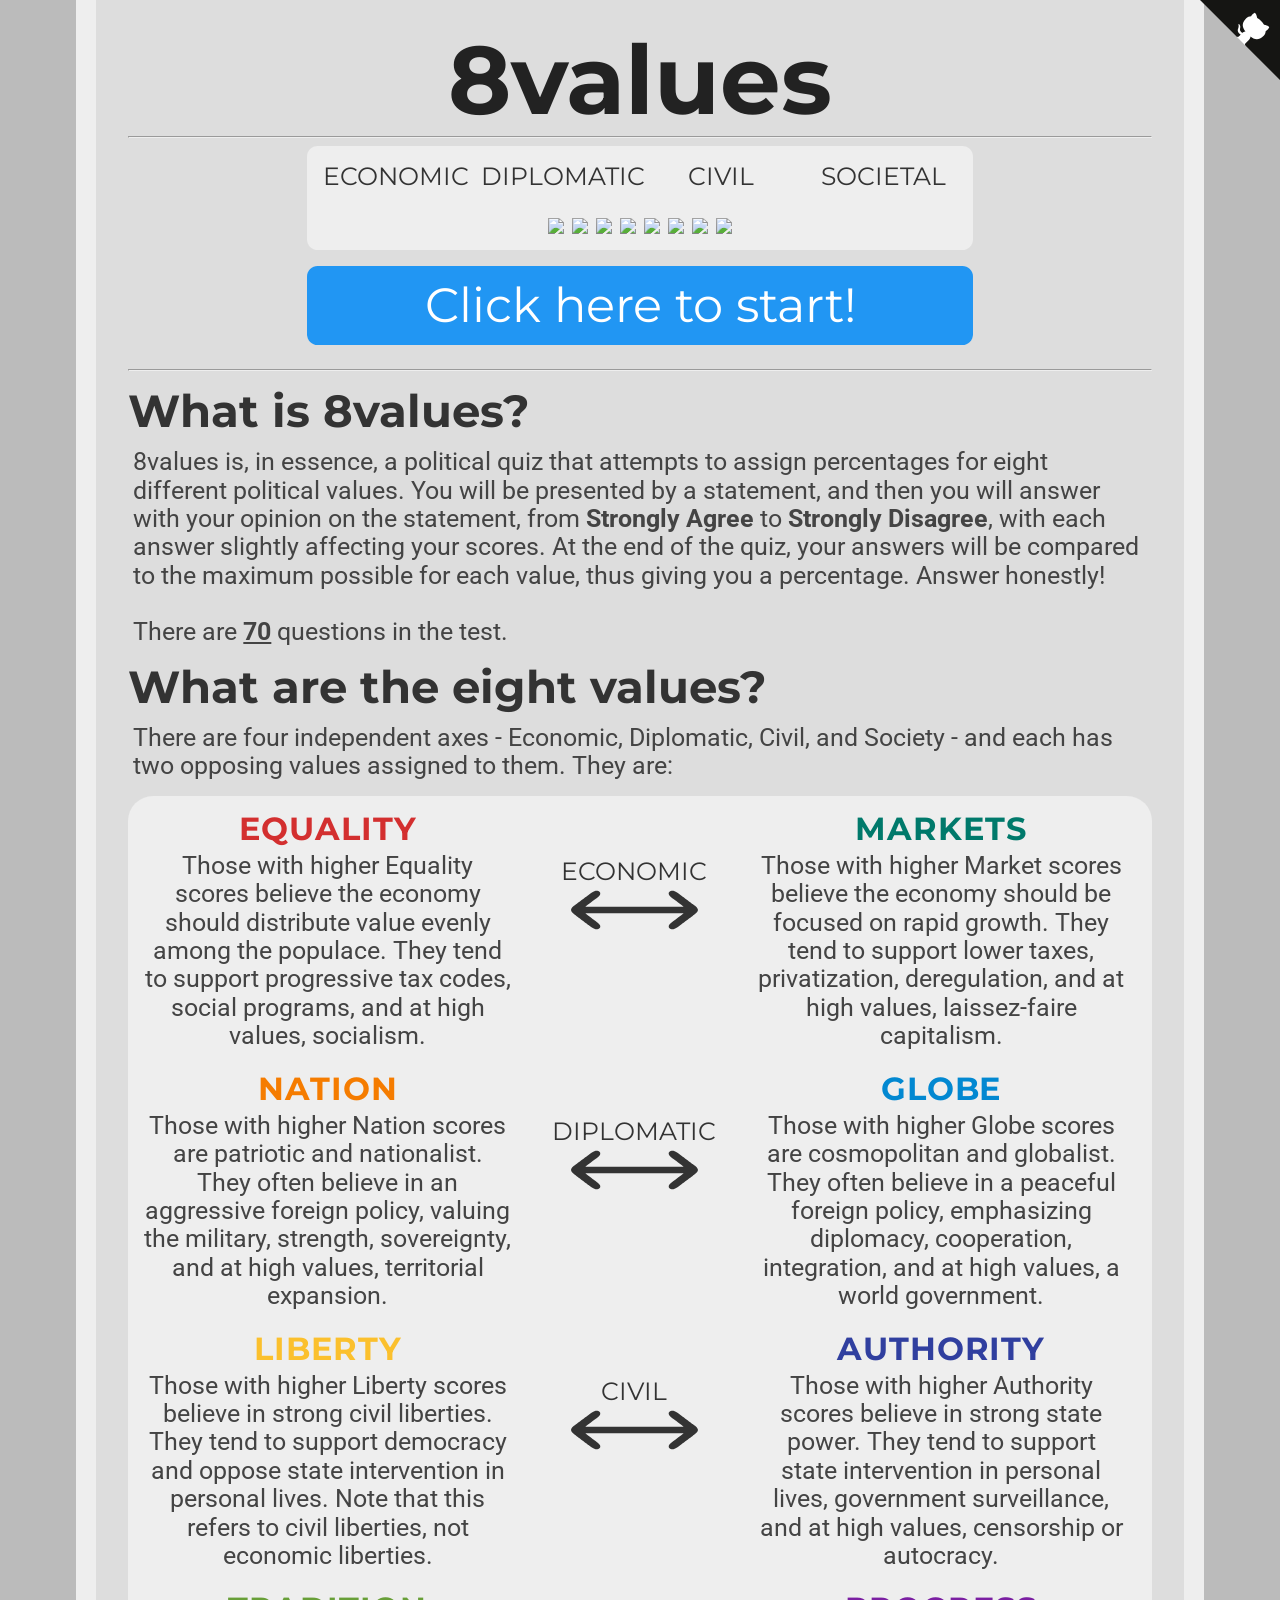
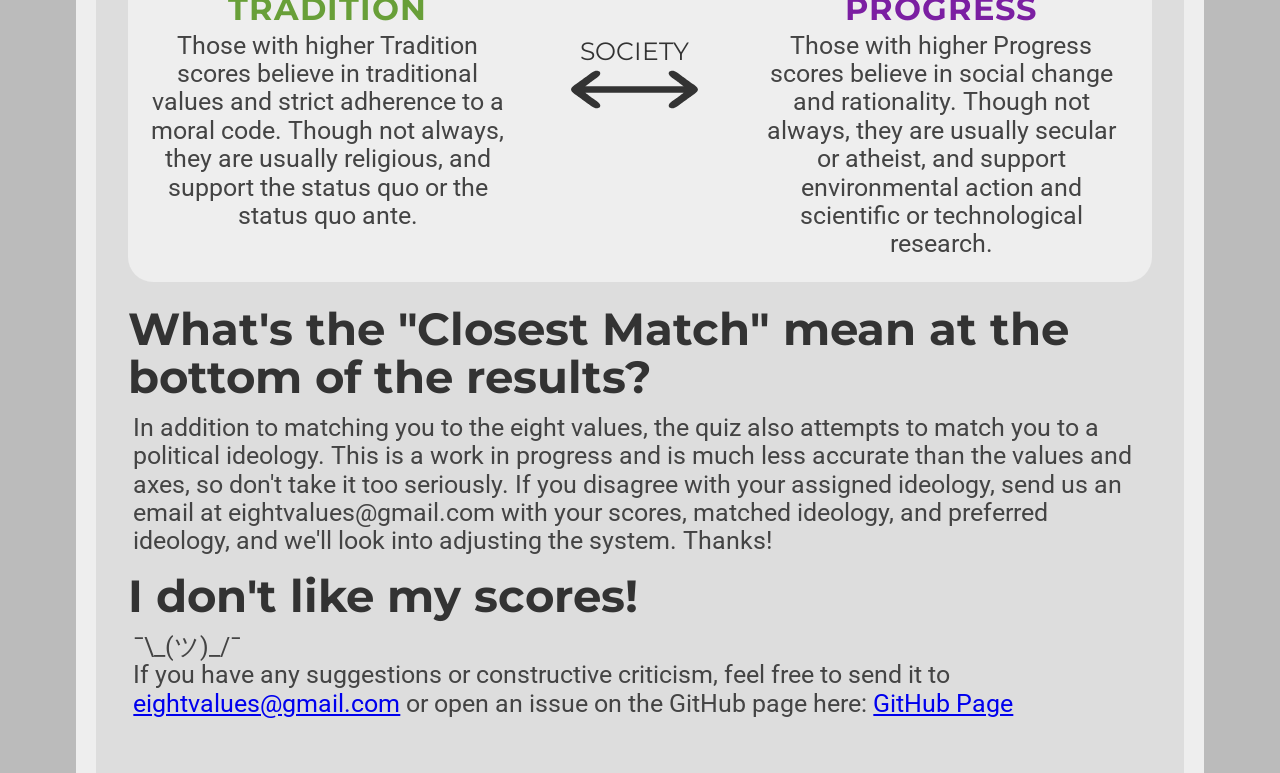
==== index.html @ 8f172b1e "value design and small stuff - reformat html - remove tracking/ads - added value images - added test" ====
<!doctype html>
<html lang="en">
  <head>
    <link href="https://fonts.googleapis.com/css?family=Montserrat:300,400,700|Roboto:400,700" rel="stylesheet" />
    <link href="assets/style.css" rel="stylesheet" type="text/css" />
    <title>AnarchistValues</title>
    <link rel="icon" type="x-icon" href="assets/icon.png" />
    <link rel="shortcut icon" type="x-icon" href="assets/icon.png" />
    <meta charset="utf-8" />
  </head>

  <body>
    <a
      href="https://github.com/COPRO6168/AnarchistValues.github.io"
      class="github-corner"
      aria-label="View source on Github"
      ><svg
        width="80"
        height="80"
        viewBox="0 0 250 250"
        style="fill: #151513; color: #fff; position: absolute; top: 0; border: 0; right: 0"
        aria-hidden="true"
      >
        <path d="M0,0 L115,115 L130,115 L142,142 L250,250 L250,0 Z"></path>
        <path
          d="M128.3,109.0 C113.8,99.7 119.0,89.6 119.0,89.6 C122.0,82.7 120.5,78.6 120.5,78.6 C119.2,72.0 123.4,76.3 123.4,76.3 C127.3,80.9 125.5,87.3 125.5,87.3 C122.9,97.6 130.6,101.9 134.4,103.2"
          fill="currentColor"
          style="transform-origin: 130px 106px"
          class="octo-arm"
        ></path>
        <path
          d="M115.0,115.0 C114.9,115.1 118.7,116.5 119.8,115.4 L133.7,101.6 C136.9,99.2 139.9,98.4 142.2,98.6 C133.8,88.0 127.5,74.4 143.8,58.0 C148.5,53.4 154.0,51.2 159.7,51.0 C160.3,49.4 163.2,43.6 171.4,40.1 C171.4,40.1 176.1,42.5 178.8,56.2 C183.1,58.6 187.2,61.8 190.9,65.4 C194.5,69.0 197.7,73.2 200.1,77.6 C213.8,80.2 216.3,84.9 216.3,84.9 C212.7,93.1 206.9,96.0 205.4,96.6 C205.1,102.4 203.0,107.8 198.3,112.5 C181.9,128.9 168.3,122.5 157.7,114.1 C157.9,116.9 156.7,120.9 152.7,124.9 L141.0,136.5 C139.8,137.7 141.6,141.9 141.8,141.8 Z"
          fill="currentColor"
          class="octo-body"
        ></path>
      </svg>
    </a>
    <style>
      .github-corner:hover .octo-arm {
        animation: octocat-wave 560ms ease-in-out;
      }
      @keyframes octocat-wave {
        0%,
        100% {
          transform: rotate(0);
        }
        20%,
        60% {
          transform: rotate(-25deg);
        }
        40%,
        80% {
          transform: rotate(10deg);
        }
      }
      @media (max-width: 500px) {
        .github-corner:hover .octo-arm {
          animation: none;
        }
        .github-corner .octo-arm {
          animation: octocat-wave 560ms ease-in-out;
        }
      }
    </style>
    <h1>8values</h1>
    <hr />
    <div class="center">
      <div class="axis_name quadcolumn">ECONOMIC</div>
      <div class="axis_name quadcolumn">DIPLOMATIC</div>
      <div class="axis_name quadcolumn">CIVIL</div>
      <div class="axis_name quadcolumn">SOCIETAL</div>
      <a href="#anchor"><img src="value_images/equality.svg" class="quadcolumn" /></a>
      <a href="#anchor"><img src="value_images/nation.svg" class="quadcolumn" /></a>
      <a href="#anchor"><img src="value_images/liberty.svg" class="quadcolumn" /></a>
      <a href="#anchor"><img src="value_images/tradition.svg" class="quadcolumn" /></a>
      <a href="#anchor"><img src="value_images/markets.svg" class="quadcolumn" /></a>
      <a href="#anchor"><img src="value_images/globe.svg" class="quadcolumn" /></a>
      <a href="#anchor"><img src="value_images/authority.svg" class="quadcolumn" /></a>
      <a href="#anchor"><img src="value_images/progress.svg" class="quadcolumn" /></a>
    </div>
    <br />
    <button class="button" onclick="location.href = 'instructions.html'" style="font-size: 36pt">
      Click here to start!
    </button>
    <br />
    <hr />
    <h2>What is 8values?</h2>
    <p>
      8values is, in essence, a political quiz that attempts to assign percentages for eight different political values.
      You will be presented by a statement, and then you will answer with your opinion on the statement, from
      <b>Strongly Agree</b> to <b>Strongly Disagree</b>, with each answer slightly affecting your scores. At the end of
      the quiz, your answers will be compared to the maximum possible for each value, thus giving you a percentage.
      Answer honestly!<br /><br />
      There are
      <b
        ><u><span id="numOfQuestions"></span></u
      ></b>
      questions in the test.
    </p>

    <h2><a id="anchor">What are the eight values?</a></h2>
    <p>
      There are four independent axes - Economic, Diplomatic, Civil, and Society - and each has two opposing values
      assigned to them. They are:
    </p>
    <div class="explanation_bg">
      <div class="spacer">
        <div class="explanation_blurb_left">
          <p class="value"><b style="color: #d32f2f">EQUALITY</b></p>
          <p class="blurb-text">
            Those with higher Equality scores believe the economy should distribute value evenly among the populace.
            They tend to support progressive tax codes, social programs, and at high values, socialism.
          </p>
        </div>
        <div class="explanation_axis">
          <p class="axis_name">ECONOMIC</p>
          <img class="arrow" src="assets/double_arrow.svg" />
        </div>
        <div class="explanation_blurb_right">
          <p class="value"><b style="color: #00796b">MARKETS</b></p>
          <p class="blurb-text">
            Those with higher Market scores believe the economy should be focused on rapid growth. They tend to support
            lower taxes, privatization, deregulation, and at high values, laissez-faire capitalism.
          </p>
        </div>
      </div>
      <div class="spacer">
        <div class="explanation_blurb_left">
          <p class="value"><b style="color: #f57c00">NATION</b></p>
          <p class="blurb-text">
            Those with higher Nation scores are patriotic and nationalist. They often believe in an aggressive foreign
            policy, valuing the military, strength, sovereignty, and at high values, territorial expansion.
          </p>
        </div>
        <div class="explanation_axis">
          <p class="axis_name">DIPLOMATIC</p>
          <img class="arrow" src="assets/double_arrow.svg" />
        </div>
        <div class="explanation_blurb_right">
          <p class="value"><b style="color: #0288d1">GLOBE</b></p>
          <p class="blurb-text">
            Those with higher Globe scores are cosmopolitan and globalist. They often believe in a peaceful foreign
            policy, emphasizing diplomacy, cooperation, integration, and at high values, a world government.
          </p>
        </div>
      </div>
      <div class="spacer">
        <div class="explanation_blurb_left">
          <p class="value"><b style="color: #fbc02d">LIBERTY</b></p>
          <p class="blurb-text">
            Those with higher Liberty scores believe in strong civil liberties. They tend to support democracy and
            oppose state intervention in personal lives. Note that this refers to civil liberties, not economic
            liberties.
          </p>
        </div>
        <div class="explanation_axis">
          <p class="axis_name">CIVIL</p>
          <img class="arrow" src="assets/double_arrow.svg" />
        </div>
        <div class="explanation_blurb_right">
          <p class="value"><b style="color: #303f9f">AUTHORITY</b></p>
          <p class="blurb-text">
            Those with higher Authority scores believe in strong state power. They tend to support state intervention in
            personal lives, government surveillance, and at high values, censorship or autocracy.
          </p>
        </div>
      </div>
      <div class="spacer">
        <div class="explanation_blurb_left">
          <p class="value"><b style="color: #689f38">TRADITION</b></p>
          <p class="blurb-text">
            Those with higher Tradition scores believe in traditional values and strict adherence to a moral code.
            Though not always, they are usually religious, and support the status quo or the status quo ante.
          </p>
        </div>
        <div class="explanation_axis">
          <p class="axis_name">SOCIETY</p>
          <img class="arrow" src="assets/double_arrow.svg" />
        </div>
        <div class="explanation_blurb_right">
          <p class="value"><b style="color: #7b1fa2">PROGRESS</b></p>
          <p class="blurb-text">
            Those with higher Progress scores believe in social change and rationality. Though not always, they are
            usually secular or atheist, and support environmental action and scientific or technological research.
          </p>
        </div>
      </div>
      <br />
    </div>

    <h2 style="margin-top: 17pt">What's the "Closest Match" mean at the bottom of the results?</h2>
    <p>
      In addition to matching you to the eight values, the quiz also attempts to match you to a political ideology. This
      is a work in progress and is much less accurate than the values and axes, so don't take it too seriously. If you
      disagree with your assigned ideology, send us an email at eightvalues@gmail.com with your scores, matched
      ideology, and preferred ideology, and we'll look into adjusting the system. Thanks!
    </p>
    <h2>I don't like my scores!</h2>
    <p>
      ¯\_(ツ)_/¯<br />
      If you have any suggestions or constructive criticism, feel free to send it to
      <a href="mailto:eightvalues@gmail.com">eightvalues@gmail.com</a> or open an issue on the GitHub page here:
      <a href="https://github.com/8values/8values.github.io">GitHub Page</a>
    </p>
    <br />

    <!-- This is the script for the page itself -->
    <script type="application/javascript" src="data/questions.js"></script>
    <script type="text/javascript">
      document.getElementById("numOfQuestions").innerHTML = questions.length;
    </script>
  </body>
</html>
---- assets/style.css ----
html {
    background-color: #bbbbbb;
    padding: 0px;
    scroll-behavior: smooth;
}
body {
    width: 80%;
    min-height: calc(100vh - 4em);
    margin: 0 auto;
    padding: 2em;
    background-color: #dddddd;
    border-color: #eeeeee;
    border-left-style: solid;
    border-right-style: solid;
    border-width: 20px;
}
p {
    color: #444444;
    font-family: 'Roboto', sans-serif;
    font-size: 18.5pt;
    line-height: 1.15;
    margin: 4pt;
}

p.value {
    margin-top: 22px;
    margin-bottom: 22px;
    text-indent: -16pt;
    margin-left: 20pt;
    font-size: 24pt;
    line-height: 2.11666656px;
    letter-spacing: 0.03em;
    font-family: 'Montserrat';
}

p.axis_name {
    margin-top: 50px;
    color: #333333;
    font-size: 19pt;
    font-family: 'Montserrat';
}
p.question {
    margin: 16pt auto;
    color: #333333;
    font-family: 'Montserrat', sans-serif;
    font-weight: normal;
    width: 70%;
    min-width: 500pt;
    min-height: 144pt;
    background-color: #eeeeee;
    padding: 16pt;
    border-radius: 16pt;
    font-size: 36pt;
    display: flex;
    justify-content: center;
    align-items: center;
    text-align: center;

}
h1 {
    color: #222222;
    font-family: 'Montserrat', sans-serif;
    font-size: 72pt;
    text-align: center;
    line-height: 72pt;
    margin-top: 0pt;
    margin-bottom: 0pt;
}
h2 {
    color: #333333;
    font-family: 'Montserrat', sans-serif;
    font-size: 34pt;
    line-height: 36pt;
    margin-top: 12pt;
    margin-bottom: 10pt;
}
li {
    font-size: 16pt;
    text-indent: 16pt;
}
a {
    font-family: inherit;
}
div.center {
    background-color: #eeeeee;
    font-family: 'Montserrat', sans-serif;
    border-radius: 8pt;
    padding: 6pt;
    color: white;
    width: 50%;
    min-width: 488pt;
    text-align: center;
    text-decoration: none;
    display: block;
    font-size: 24pt;
    margin: auto;
}
img.quadcolumn {
    width: 23.75%;
    transition: transform .3s;
}
img.quadcolumn:hover {
    transform: scale(1.05);
  }
div.quadcolumn {
    width: 23.75%;
}
div.axis_name {
    color: #333333;
    font-size: 19pt;
    font-family: 'Montserrat';
    display: inline-block;
    padding-bottom: 8.65pt;
}
.spacer {
    display: flex;
}
.spacer > div{
    margin-top: 10px;
    display: inline-block;
    *display: inline; /* For IE7 */
    text-align: center;
}
.button {
    background-color: #2196f3;
    font-family: 'Montserrat', sans-serif;
    border: none;
    border-radius: 8pt;
    color: white;
    padding: 8pt;
    width: 50%;
    min-width: 500pt;
    text-align: center;
    text-decoration: none;
    display: block;
    font-size: 24pt;
    margin: -2px auto;
    cursor: pointer;
}
.button:hover, .button:focus { background: #1687e0; }
.stronglyAgree { background: #1b5e20; }
.stronglyAgree:hover, .stronglyAgree:focus { background: #154a19; }
.agree { background: #4caf50; }
.agree:hover, .agree:focus { background: #29942e; }
.neutral { background: #949494; }
.neutral:hover, .neutral:focus { background: #656565; }
.disagree { background: #f44336; }
.disagree:hover, .disagree:focus { background: #d6271a; }
.stronglyDisagree { background: #b71c1c; }
.stronglyDisagree:hover, .stronglyDisagree:focus { background: #a00e0e; }

.small_button, .small_button_off {
    background-color: #333;
    font-family: 'Montserrat', sans-serif;
    border: none;
    border-radius: 8pt;
    color: white;
    padding: 8pt;
    width: 10%;
    min-width: 100pt;
    text-align: center;
    text-decoration: none;
    display: block;
    font-size: 18pt;
    margin: -2px auto;
    cursor: pointer;
}

.small_button:hover, .small_button:focus {
    background: #222;
}

.small_button_off {
    background-color: #ddd;
    color: #888;
    border: 2px solid #888;
    cursor: not-allowed;
    margin: -4px auto;
}
.arrow {
    width: 60%;
    height: auto;
}
div.explanation_blurb_left {
    vertical-align: top;
    width: 37%;
    margin-left: 1%;
    margin-right: 1%;
}
div.explanation_blurb_right {
    vertical-align: top;
    width: 37%;
    margin-left: 1%;
    margin-right: 1%;
}
div.explanation_axis {
    width: 20.9%;
    vertical-align: top;
}
div.axis {
    width: 100%;
    display: flex;
    align-items: center;
    justify-content: center;
}
div.bar {
    height: 36pt;
    line-height: 36pt;
    padding: 8pt;
    margin-top: 4pt;
    margin-bottom: 4pt;
    border-width: 4px;
    border-right-width: 1px;
    border-top-style: solid;
    border-bottom-style: solid;
    border-color: #222222;
    background-color: #eeeeee;
    display: block;
    width: 50%;
}
div.text-wrapper {
    font-family: 'Montserrat', sans-serif;
    font-size: 36pt;
    line-height: 36pt;
    color: #222222;
    display: inline-block;
}
div.equality {
    background-color: #f44336;
    text-align: left;
    border-right-style: solid;
}
div.wealth {
    background-color: #00897b;
    text-align: right;
    border-left-style: solid;
}
div.liberty {
    background-color: #ffeb3b;
    text-align: left;
    border-right-style: solid;
}
div.authority {
    background-color: #3f51b5;
    text-align: right;
    border-left-style: solid;
}
div.peace {
    background-color: #03a9f4;
    text-align: right;
    border-left-style: solid;
}
div.might {
    background-color: #ff9800;
    text-align: left;
    border-right-style: solid;
}
div.progress {
    background-color: #9c27b0;
    text-align: right;
    border-left-style: solid;
}
div.tradition {
    background-color: #8bc34a;
    text-align: left;
    border-right-style: solid;
}
span.weight-300 {
    font-weight: 300;
}
.explanation_bg {
    background-color: #eeeeee;
    border-radius: 25px;
    margin-top: 15px;
}
#banner {
    border-color: #444444;
    border-style: solid;
    border-width: 2px;
    border-radius: 8pt;
    display: block;
    margin: 8pt;
    margin-left: auto;
    margin-right: auto;
}
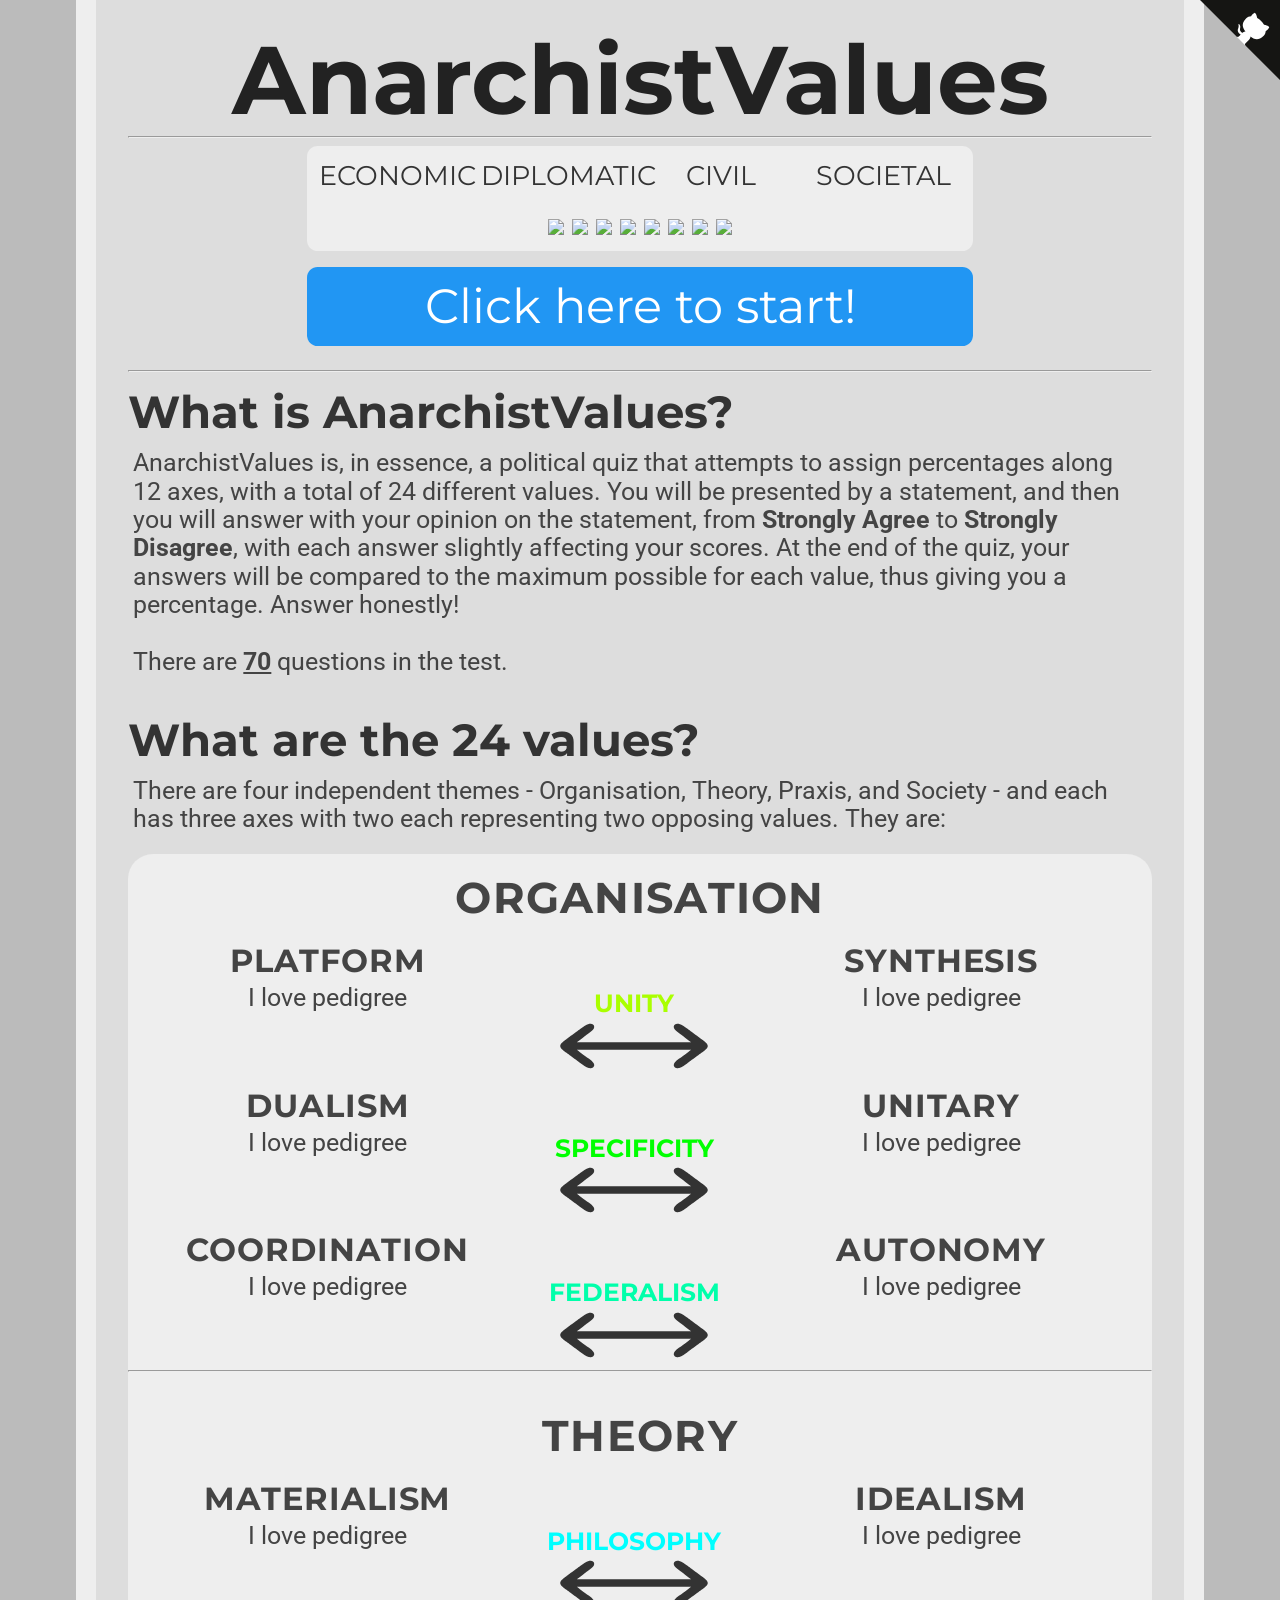
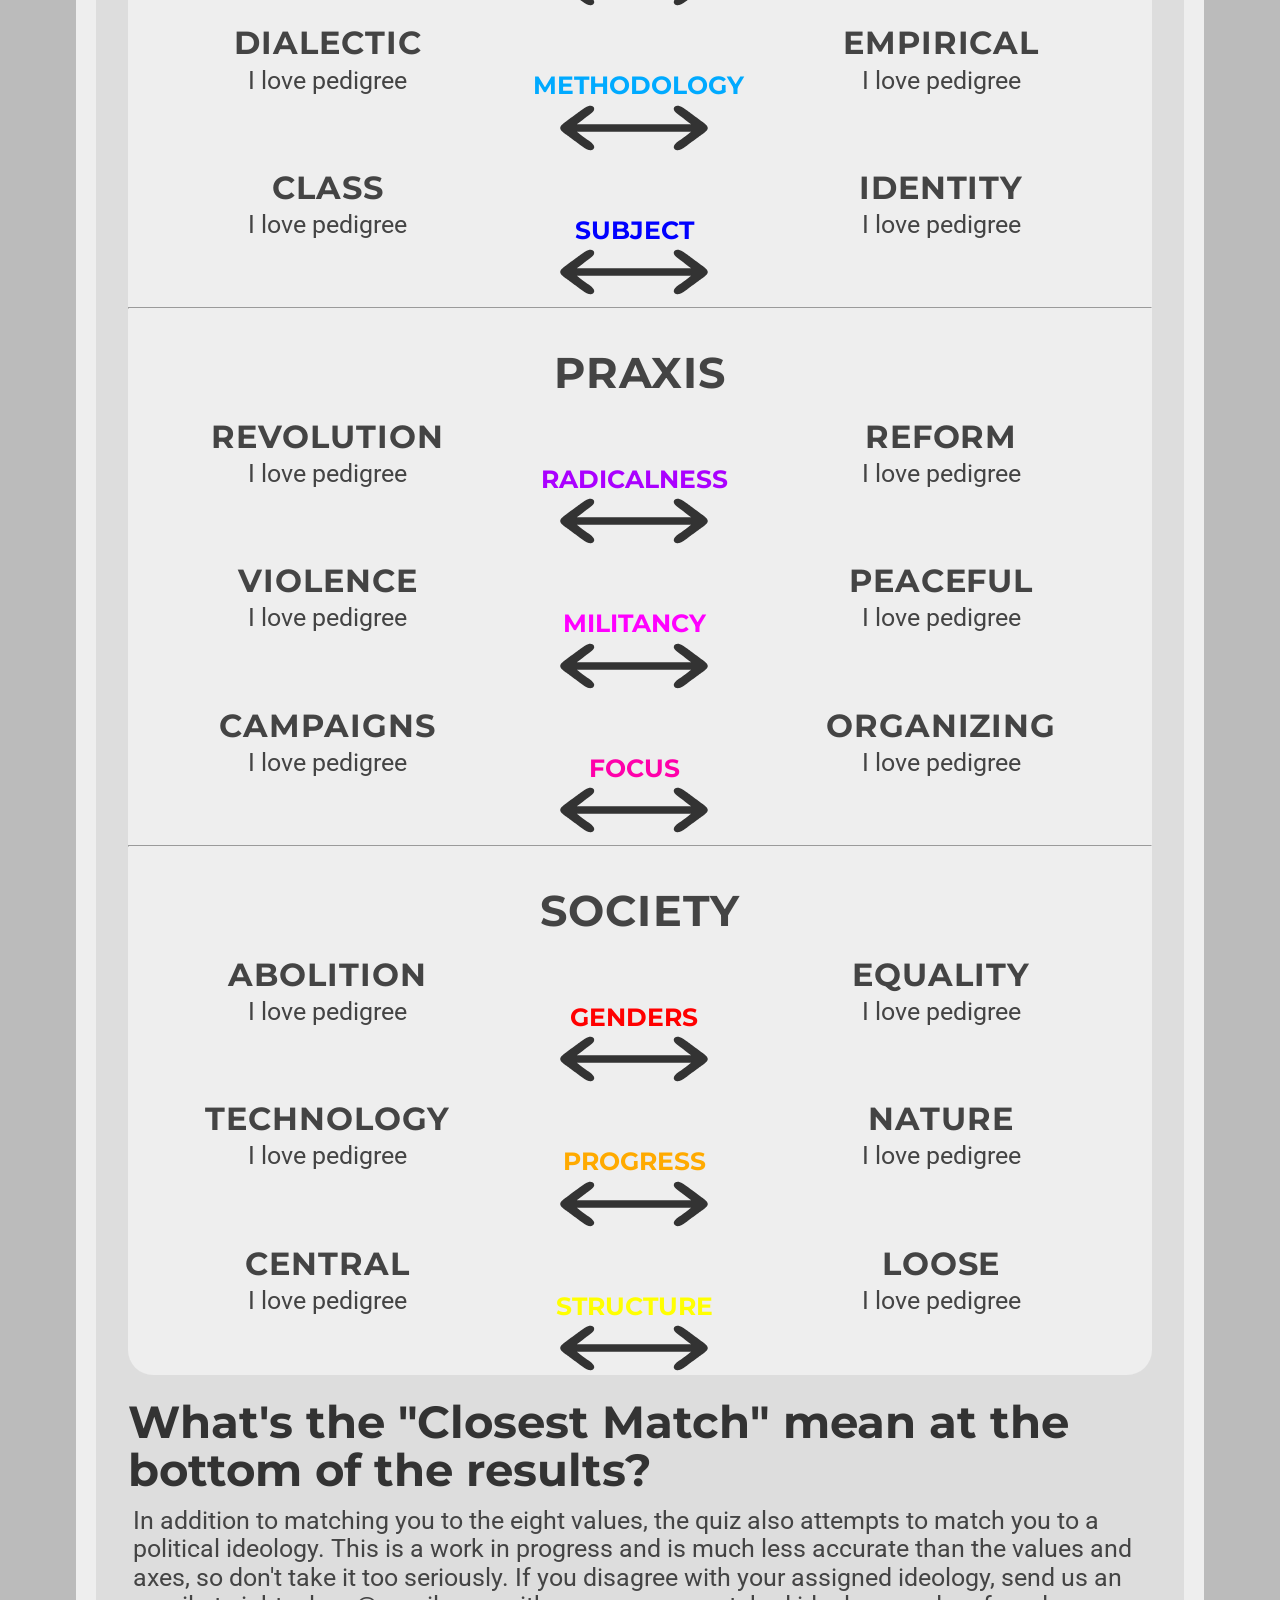
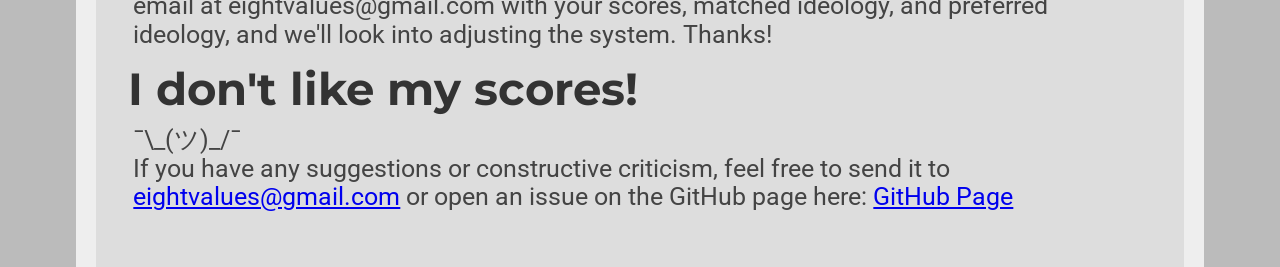
==== commit e78763bd: "writing and transformation - explanations of values almost finished - played around with how to pres" ====
--- a/index.html
+++ b/index.html
@@ -1,11 +1,10 @@
 <!doctype html>
 <html lang="en">
   <head>
+    <title>AnarchistValues</title>
     <link href="https://fonts.googleapis.com/css?family=Montserrat:300,400,700|Roboto:400,700" rel="stylesheet" />
     <link href="assets/style.css" rel="stylesheet" type="text/css" />
-    <title>AnarchistValues</title>
     <link rel="icon" type="x-icon" href="assets/icon.png" />
-    <link rel="shortcut icon" type="x-icon" href="assets/icon.png" />
     <meta charset="utf-8" />
   </head>
 
@@ -13,56 +12,16 @@
     <a
       href="https://github.com/COPRO6168/AnarchistValues.github.io"
       class="github-corner"
-      aria-label="View source on Github"
-      ><svg
+      aria-label="View source on Github">
+      <object
+        data="assets/github-corner.svg"
+        type="image/svg+xml"
         width="80"
         height="80"
-        viewBox="0 0 250 250"
-        style="fill: #151513; color: #fff; position: absolute; top: 0; border: 0; right: 0"
         aria-hidden="true"
-      >
-        <path d="M0,0 L115,115 L130,115 L142,142 L250,250 L250,0 Z"></path>
-        <path
-          d="M128.3,109.0 C113.8,99.7 119.0,89.6 119.0,89.6 C122.0,82.7 120.5,78.6 120.5,78.6 C119.2,72.0 123.4,76.3 123.4,76.3 C127.3,80.9 125.5,87.3 125.5,87.3 C122.9,97.6 130.6,101.9 134.4,103.2"
-          fill="currentColor"
-          style="transform-origin: 130px 106px"
-          class="octo-arm"
-        ></path>
-        <path
-          d="M115.0,115.0 C114.9,115.1 118.7,116.5 119.8,115.4 L133.7,101.6 C136.9,99.2 139.9,98.4 142.2,98.6 C133.8,88.0 127.5,74.4 143.8,58.0 C148.5,53.4 154.0,51.2 159.7,51.0 C160.3,49.4 163.2,43.6 171.4,40.1 C171.4,40.1 176.1,42.5 178.8,56.2 C183.1,58.6 187.2,61.8 190.9,65.4 C194.5,69.0 197.7,73.2 200.1,77.6 C213.8,80.2 216.3,84.9 216.3,84.9 C212.7,93.1 206.9,96.0 205.4,96.6 C205.1,102.4 203.0,107.8 198.3,112.5 C181.9,128.9 168.3,122.5 157.7,114.1 C157.9,116.9 156.7,120.9 152.7,124.9 L141.0,136.5 C139.8,137.7 141.6,141.9 141.8,141.8 Z"
-          fill="currentColor"
-          class="octo-body"
-        ></path>
-      </svg>
+        style="position: absolute; top: 0; border: 0; right: 0"></object>
     </a>
-    <style>
-      .github-corner:hover .octo-arm {
-        animation: octocat-wave 560ms ease-in-out;
-      }
-      @keyframes octocat-wave {
-        0%,
-        100% {
-          transform: rotate(0);
-        }
-        20%,
-        60% {
-          transform: rotate(-25deg);
-        }
-        40%,
-        80% {
-          transform: rotate(10deg);
-        }
-      }
-      @media (max-width: 500px) {
-        .github-corner:hover .octo-arm {
-          animation: none;
-        }
-        .github-corner .octo-arm {
-          animation: octocat-wave 560ms ease-in-out;
-        }
-      }
-    </style>
-    <h1>8values</h1>
+    <h1>AnarchistValues</h1>
     <hr />
     <div class="center">
       <div class="axis_name quadcolumn">ECONOMIC</div>
@@ -84,108 +43,198 @@
     </button>
     <br />
     <hr />
-    <h2>What is 8values?</h2>
-    <p>
-      8values is, in essence, a political quiz that attempts to assign percentages for eight different political values.
-      You will be presented by a statement, and then you will answer with your opinion on the statement, from
-      <b>Strongly Agree</b> to <b>Strongly Disagree</b>, with each answer slightly affecting your scores. At the end of
-      the quiz, your answers will be compared to the maximum possible for each value, thus giving you a percentage.
-      Answer honestly!<br /><br />
-      There are
-      <b
-        ><u><span id="numOfQuestions"></span></u
-      ></b>
-      questions in the test.
-    </p>
-
-    <h2><a id="anchor">What are the eight values?</a></h2>
-    <p>
-      There are four independent axes - Economic, Diplomatic, Civil, and Society - and each has two opposing values
-      assigned to them. They are:
+    <h2>What is AnarchistValues?</h2>
+    <p>
+      AnarchistValues is, in essence, a political quiz that attempts to assign percentages along 12 axes, with a total
+      of 24 different values. You will be presented by a statement, and then you will answer with your opinion on the
+      statement, from <strong>Strongly Agree</strong> to <strong>Strongly Disagree</strong>, with each answer slightly
+      affecting your scores. At the end of the quiz, your answers will be compared to the maximum possible for each
+      value, thus giving you a percentage. Answer honestly!
+    </p>
+    <br />
+    <p>There are <span id="numOfQuestions"></span> questions in the test.</p>
+    <br />
+    <h2 id="anchor">What are the 24 values?</h2>
+    <p>
+      There are four independent themes - Organisation, Theory, Praxis, and Society - and each has three axes with two
+      each representing two opposing values. They are:
     </p>
     <div class="explanation_bg">
-      <div class="spacer">
-        <div class="explanation_blurb_left">
-          <p class="value"><b style="color: #d32f2f">EQUALITY</b></p>
-          <p class="blurb-text">
-            Those with higher Equality scores believe the economy should distribute value evenly among the populace.
-            They tend to support progressive tax codes, social programs, and at high values, socialism.
-          </p>
-        </div>
-        <div class="explanation_axis">
-          <p class="axis_name">ECONOMIC</p>
-          <img class="arrow" src="assets/double_arrow.svg" />
-        </div>
-        <div class="explanation_blurb_right">
-          <p class="value"><b style="color: #00796b">MARKETS</b></p>
-          <p class="blurb-text">
-            Those with higher Market scores believe the economy should be focused on rapid growth. They tend to support
-            lower taxes, privatization, deregulation, and at high values, laissez-faire capitalism.
-          </p>
-        </div>
-      </div>
-      <div class="spacer">
-        <div class="explanation_blurb_left">
-          <p class="value"><b style="color: #f57c00">NATION</b></p>
-          <p class="blurb-text">
-            Those with higher Nation scores are patriotic and nationalist. They often believe in an aggressive foreign
-            policy, valuing the military, strength, sovereignty, and at high values, territorial expansion.
-          </p>
-        </div>
-        <div class="explanation_axis">
-          <p class="axis_name">DIPLOMATIC</p>
-          <img class="arrow" src="assets/double_arrow.svg" />
-        </div>
-        <div class="explanation_blurb_right">
-          <p class="value"><b style="color: #0288d1">GLOBE</b></p>
-          <p class="blurb-text">
-            Those with higher Globe scores are cosmopolitan and globalist. They often believe in a peaceful foreign
-            policy, emphasizing diplomacy, cooperation, integration, and at high values, a world government.
-          </p>
-        </div>
-      </div>
-      <div class="spacer">
-        <div class="explanation_blurb_left">
-          <p class="value"><b style="color: #fbc02d">LIBERTY</b></p>
-          <p class="blurb-text">
-            Those with higher Liberty scores believe in strong civil liberties. They tend to support democracy and
-            oppose state intervention in personal lives. Note that this refers to civil liberties, not economic
-            liberties.
-          </p>
-        </div>
-        <div class="explanation_axis">
-          <p class="axis_name">CIVIL</p>
-          <img class="arrow" src="assets/double_arrow.svg" />
-        </div>
-        <div class="explanation_blurb_right">
-          <p class="value"><b style="color: #303f9f">AUTHORITY</b></p>
-          <p class="blurb-text">
-            Those with higher Authority scores believe in strong state power. They tend to support state intervention in
-            personal lives, government surveillance, and at high values, censorship or autocracy.
-          </p>
-        </div>
-      </div>
-      <div class="spacer">
-        <div class="explanation_blurb_left">
-          <p class="value"><b style="color: #689f38">TRADITION</b></p>
-          <p class="blurb-text">
-            Those with higher Tradition scores believe in traditional values and strict adherence to a moral code.
-            Though not always, they are usually religious, and support the status quo or the status quo ante.
-          </p>
-        </div>
-        <div class="explanation_axis">
-          <p class="axis_name">SOCIETY</p>
-          <img class="arrow" src="assets/double_arrow.svg" />
-        </div>
-        <div class="explanation_blurb_right">
-          <p class="value"><b style="color: #7b1fa2">PROGRESS</b></p>
-          <p class="blurb-text">
-            Those with higher Progress scores believe in social change and rationality. Though not always, they are
-            usually secular or atheist, and support environmental action and scientific or technological research.
-          </p>
-        </div>
-      </div>
-      <br />
+      <p class="theme"><strong>ORGANISATION</strong></p>
+      <div class="spacer">
+        <div class="explanation_blurb_left">
+          <p class="value"><strong>PLATFORM</strong></p>
+          <p class="blurb-text">I love pedigree</p>
+        </div>
+        <div class="explanation_axis">
+          <p class="axis_name"><strong style="color: #aaff00">UNITY</strong></p>
+          <img class="arrow" src="assets/double_arrow.svg" />
+        </div>
+        <div class="explanation_blurb_right">
+          <p class="value"><strong>SYNTHESIS</strong></p>
+          <p class="blurb-text">I love pedigree</p>
+        </div>
+      </div>
+      <div class="spacer">
+        <div class="explanation_blurb_left">
+          <p class="value"><strong>DUALISM</strong></p>
+          <p class="blurb-text">I love pedigree</p>
+        </div>
+        <div class="explanation_axis">
+          <p class="axis_name"><strong style="color: #00ff00">SPECIFICITY</strong></p>
+          <img class="arrow" src="assets/double_arrow.svg" />
+        </div>
+        <div class="explanation_blurb_right">
+          <p class="value"><strong>UNITARY</strong></p>
+          <p class="blurb-text">I love pedigree</p>
+        </div>
+      </div>
+      <div class="spacer">
+        <div class="explanation_blurb_left">
+          <p class="value"><strong>COORDINATION</strong></p>
+          <p class="blurb-text">I love pedigree</p>
+        </div>
+        <div class="explanation_axis">
+          <p class="axis_name"><strong style="color: #00ffaa">FEDERALISM</strong></p>
+          <img class="arrow" src="assets/double_arrow.svg" />
+        </div>
+        <div class="explanation_blurb_right">
+          <p class="value"><strong>AUTONOMY</strong></p>
+          <p class="blurb-text">I love pedigree</p>
+        </div>
+      </div>
+      <hr />
+      <p class="theme"><strong>THEORY</strong></p>
+      <div class="spacer">
+        <div class="explanation_blurb_left">
+          <p class="value"><strong>MATERIALISM</strong></p>
+          <p class="blurb-text">I love pedigree</p>
+        </div>
+        <div class="explanation_axis">
+          <p class="axis_name"><strong style="color: #00ffff">PHILOSOPHY</strong></p>
+          <img class="arrow" src="assets/double_arrow.svg" />
+        </div>
+        <div class="explanation_blurb_right">
+          <p class="value"><strong>IDEALISM</strong></p>
+          <p class="blurb-text">I love pedigree</p>
+        </div>
+      </div>
+      <div class="spacer">
+        <div class="explanation_blurb_left">
+          <p class="value"><strong>DIALECTIC</strong></p>
+          <p class="blurb-text">I love pedigree</p>
+        </div>
+        <div class="explanation_axis">
+          <p class="axis_name"><strong style="color: #00aaff">METHODOLOGY</strong></p>
+          <img class="arrow" src="assets/double_arrow.svg" />
+        </div>
+        <div class="explanation_blurb_right">
+          <p class="value"><strong>EMPIRICAL</strong></p>
+          <p class="blurb-text">I love pedigree</p>
+        </div>
+      </div>
+      <div class="spacer">
+        <div class="explanation_blurb_left">
+          <p class="value"><strong>CLASS</strong></p>
+          <p class="blurb-text">I love pedigree</p>
+        </div>
+        <div class="explanation_axis">
+          <p class="axis_name"><strong style="color: #0000ff">SUBJECT</strong></p>
+          <img class="arrow" src="assets/double_arrow.svg" />
+        </div>
+        <div class="explanation_blurb_right">
+          <p class="value"><strong>IDENTITY</strong></p>
+          <p class="blurb-text">I love pedigree</p>
+        </div>
+      </div>
+      <hr />
+      <p class="theme"><strong>PRAXIS</strong></p>
+      <div class="spacer">
+        <div class="explanation_blurb_left">
+          <p class="value"><strong>REVOLUTION</strong></p>
+          <p class="blurb-text">I love pedigree</p>
+        </div>
+        <div class="explanation_axis">
+          <p class="axis_name"><strong style="color: #aa00ff">RADICALNESS</strong></p>
+          <img class="arrow" src="assets/double_arrow.svg" />
+        </div>
+        <div class="explanation_blurb_right">
+          <p class="value"><strong>REFORM</strong></p>
+          <p class="blurb-text">I love pedigree</p>
+        </div>
+      </div>
+      <div class="spacer">
+        <div class="explanation_blurb_left">
+          <p class="value"><strong>VIOLENCE</strong></p>
+          <p class="blurb-text">I love pedigree</p>
+        </div>
+        <div class="explanation_axis">
+          <p class="axis_name"><strong style="color: #ff00ff">MILITANCY</strong></p>
+          <img class="arrow" src="assets/double_arrow.svg" />
+        </div>
+        <div class="explanation_blurb_right">
+          <p class="value"><strong>PEACEFUL</strong></p>
+          <p class="blurb-text">I love pedigree</p>
+        </div>
+      </div>
+      <div class="spacer">
+        <div class="explanation_blurb_left">
+          <p class="value"><strong>CAMPAIGNS</strong></p>
+          <p class="blurb-text">I love pedigree</p>
+        </div>
+        <div class="explanation_axis">
+          <p class="axis_name"><strong style="color: #ff00aa">FOCUS</strong></p>
+          <img class="arrow" src="assets/double_arrow.svg" />
+        </div>
+        <div class="explanation_blurb_right">
+          <p class="value"><strong>ORGANIZING</strong></p>
+          <p class="blurb-text">I love pedigree</p>
+        </div>
+      </div>
+      <hr />
+      <p class="theme"><strong>SOCIETY</strong></p>
+      <div class="spacer">
+        <div class="explanation_blurb_left">
+          <p class="value"><strong>ABOLITION</strong></p>
+          <p class="blurb-text">I love pedigree</p>
+        </div>
+        <div class="explanation_axis">
+          <p class="axis_name"><strong style="color: #ff0000">GENDERS</strong></p>
+          <img class="arrow" src="assets/double_arrow.svg" />
+        </div>
+        <div class="explanation_blurb_right">
+          <p class="value"><strong>EQUALITY</strong></p>
+          <p class="blurb-text">I love pedigree</p>
+        </div>
+      </div>
+      <div class="spacer">
+        <div class="explanation_blurb_left">
+          <p class="value"><strong>TECHNOLOGY</strong></p>
+          <p class="blurb-text">I love pedigree</p>
+        </div>
+        <div class="explanation_axis">
+          <p class="axis_name"><strong style="color: #ffaa00">PROGRESS</strong></p>
+          <img class="arrow" src="assets/double_arrow.svg" />
+        </div>
+        <div class="explanation_blurb_right">
+          <p class="value"><strong>NATURE</strong></p>
+          <p class="blurb-text">I love pedigree</p>
+        </div>
+      </div>
+      <div class="spacer">
+        <div class="explanation_blurb_left">
+          <p class="value"><strong>CENTRAL</strong></p>
+          <p class="blurb-text">I love pedigree</p>
+        </div>
+        <div class="explanation_axis">
+          <p class="axis_name"><strong style="color: #ffff00">STRUCTURE</strong></p>
+          <img class="arrow" src="assets/double_arrow.svg" />
+        </div>
+        <div class="explanation_blurb_right">
+          <p class="value"><strong>LOOSE</strong></p>
+          <p class="blurb-text">I love pedigree</p>
+        </div>
+      </div>
     </div>
 
     <h2 style="margin-top: 17pt">What's the "Closest Match" mean at the bottom of the results?</h2>
@@ -197,9 +246,11 @@
     </p>
     <h2>I don't like my scores!</h2>
     <p>
-      ¯\_(ツ)_/¯<br />
+      ¯\_(ツ)_/¯
+      <br />
       If you have any suggestions or constructive criticism, feel free to send it to
-      <a href="mailto:eightvalues@gmail.com">eightvalues@gmail.com</a> or open an issue on the GitHub page here:
+      <a href="mailto:eightvalues@gmail.com">eightvalues@gmail.com</a>
+      or open an issue on the GitHub page here:
       <a href="https://github.com/8values/8values.github.io">GitHub Page</a>
     </p>
     <br />
--- a/assets/style.css
+++ b/assets/style.css
@@ -107,7 +107,7 @@
 }
 div.axis_name {
     color: #333333;
-    font-size: 19pt;
+    font-size: 20pt;
     font-family: 'Montserrat';
     display: inline-block;
     padding-bottom: 8.65pt;
@@ -178,7 +178,7 @@
     margin: -4px auto;
 }
 .arrow {
-    width: 60%;
+    width: 150px;
     height: auto;
 }
 div.explanation_blurb_left {
@@ -196,6 +196,7 @@
 div.explanation_axis {
     width: 20.9%;
     vertical-align: top;
+    justify-content: center;
 }
 div.axis {
     width: 100%;
@@ -283,3 +284,18 @@
     margin-left: auto;
     margin-right: auto;
 }
+
+#numOfQuestions {
+    font-weight: bold;
+    text-decoration: underline;
+}
+.theme {
+    margin-top: 20px;
+    padding-top: 20px;
+    text-indent: -16pt;
+    margin-left: 20pt;
+    font-size: 32pt;
+    letter-spacing: 0.03em;
+    text-align: center;
+    font-family: 'Montserrat';
+}
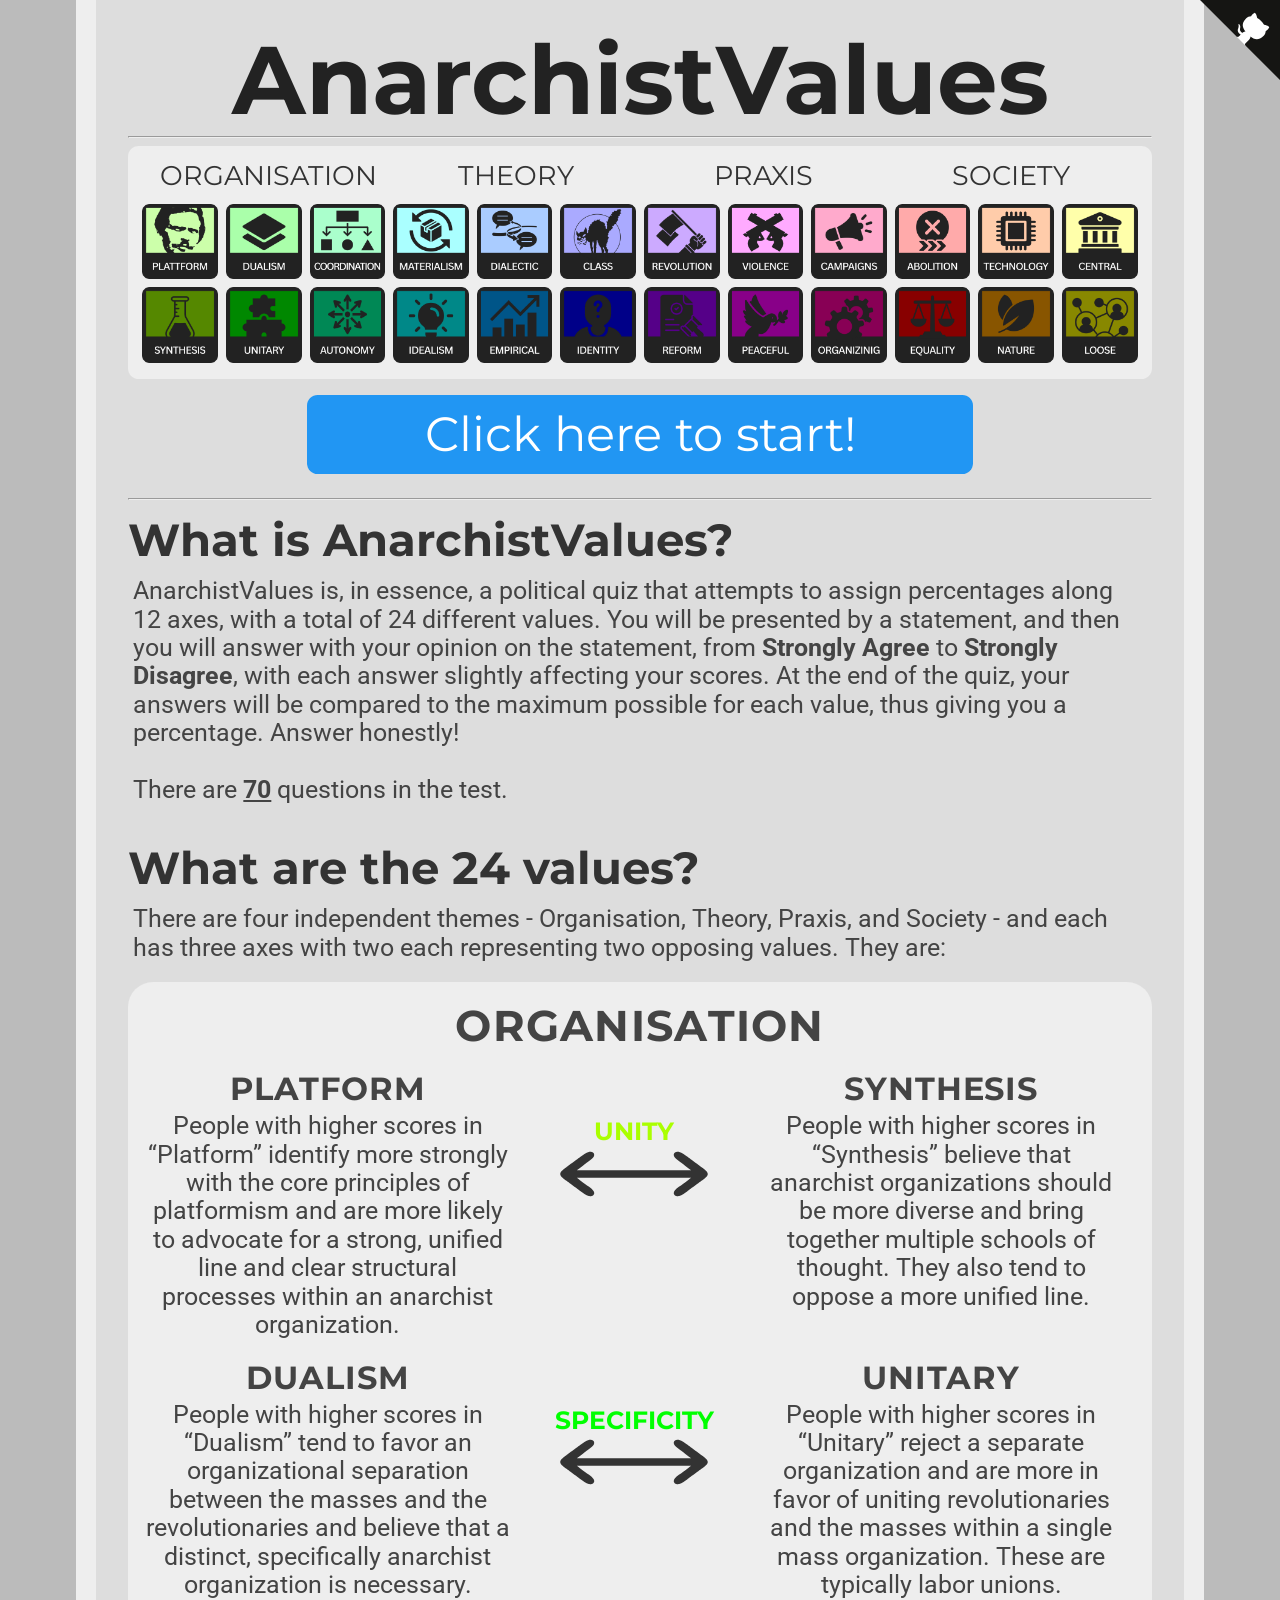
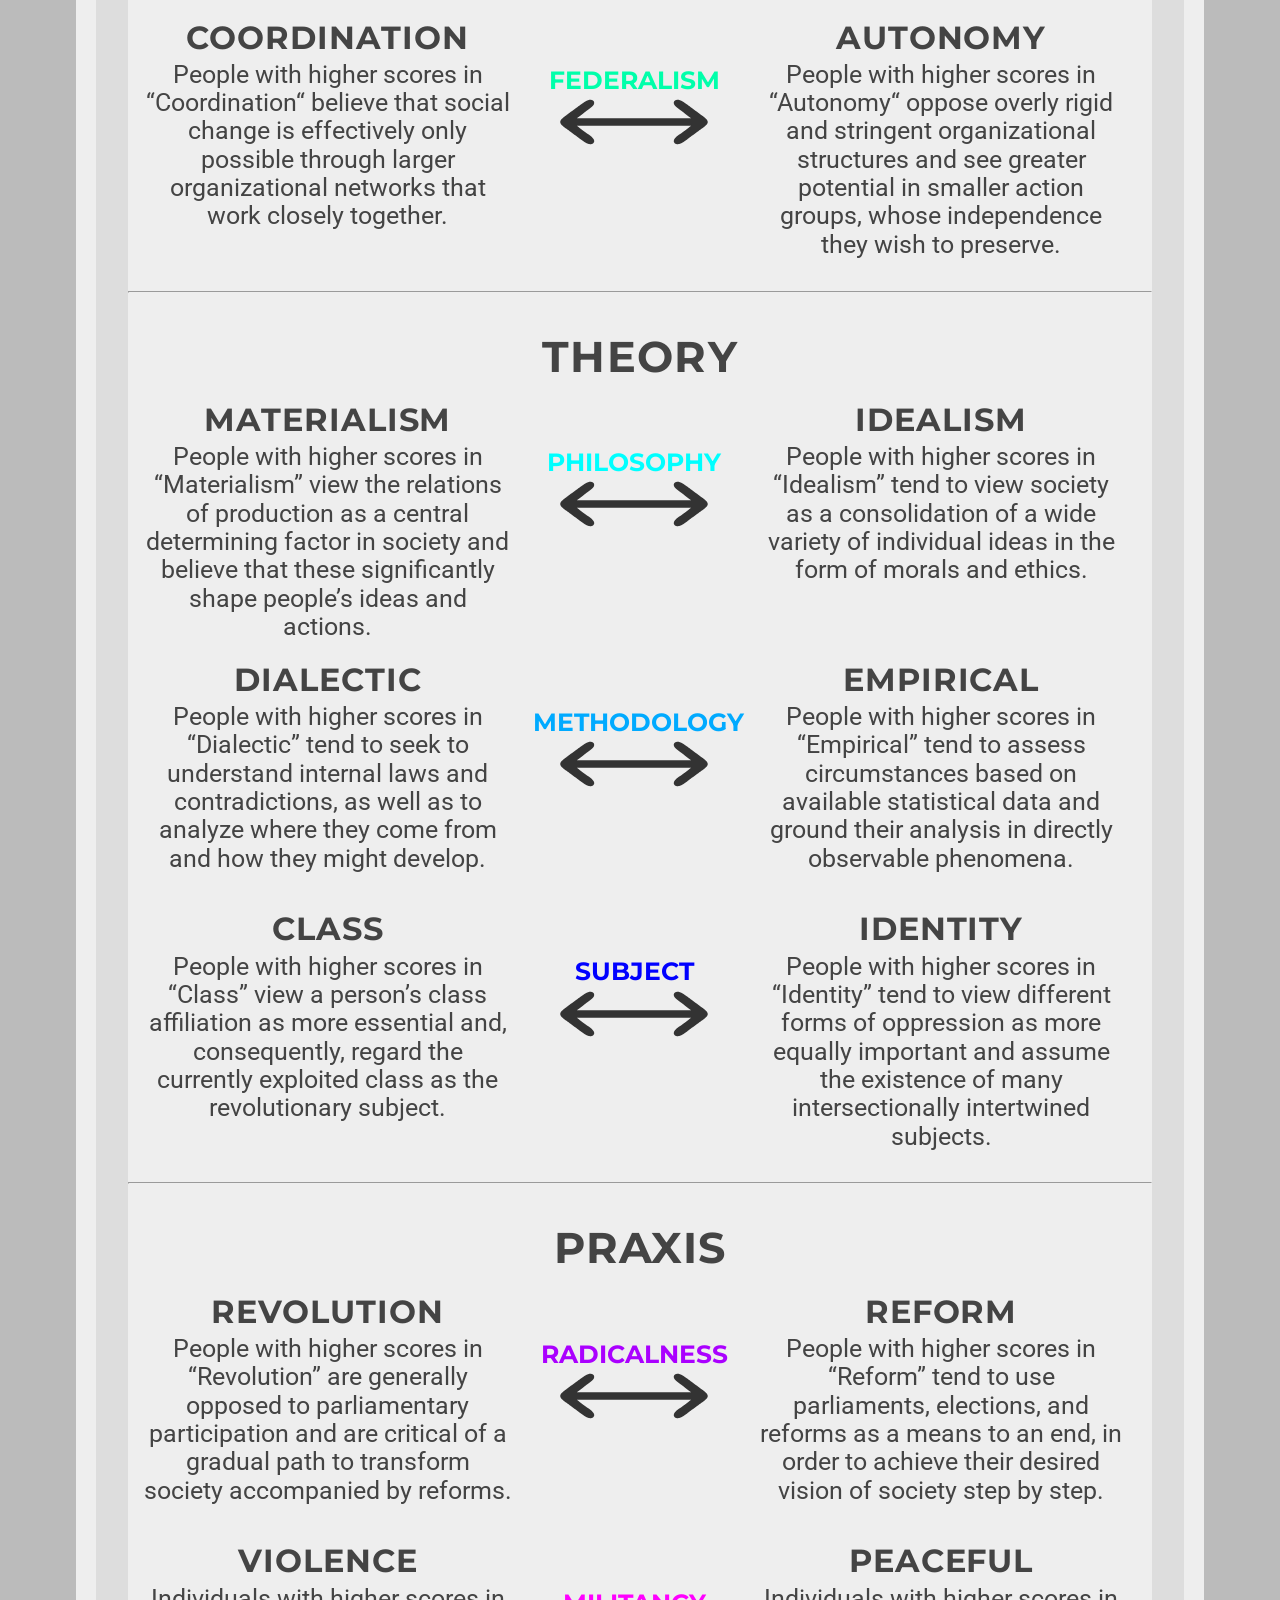
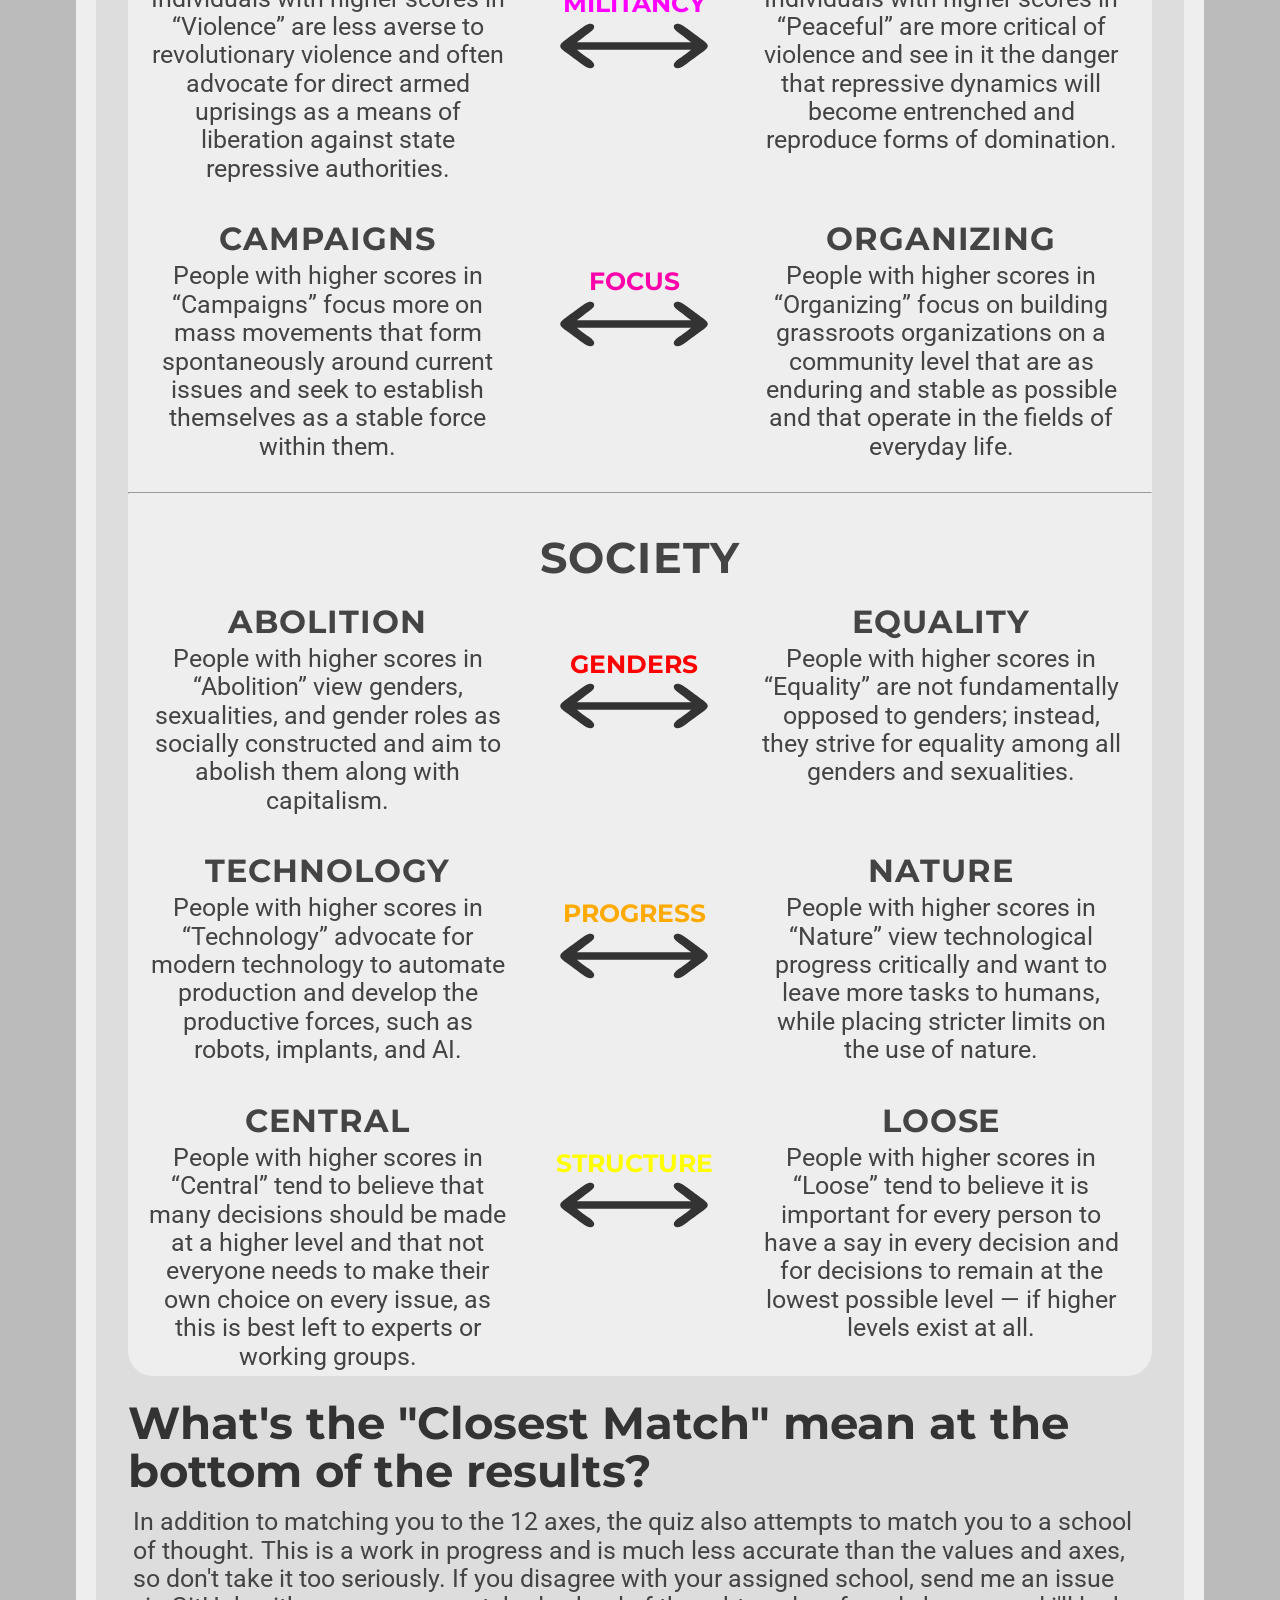
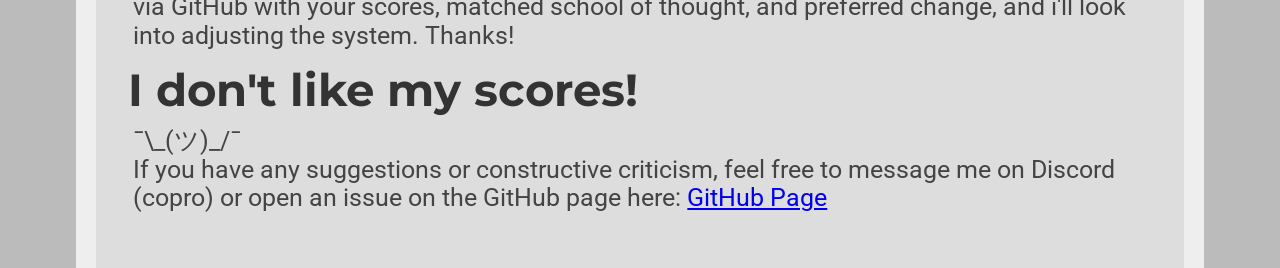
==== commit 3a30ce65: "finished index & explanations, added readme" ====
--- a/index.html
+++ b/index.html
@@ -24,18 +24,36 @@
     <h1>AnarchistValues</h1>
     <hr />
     <div class="center">
-      <div class="axis_name quadcolumn">ECONOMIC</div>
-      <div class="axis_name quadcolumn">DIPLOMATIC</div>
-      <div class="axis_name quadcolumn">CIVIL</div>
-      <div class="axis_name quadcolumn">SOCIETAL</div>
-      <a href="#anchor"><img src="value_images/equality.svg" class="quadcolumn" /></a>
-      <a href="#anchor"><img src="value_images/nation.svg" class="quadcolumn" /></a>
-      <a href="#anchor"><img src="value_images/liberty.svg" class="quadcolumn" /></a>
-      <a href="#anchor"><img src="value_images/tradition.svg" class="quadcolumn" /></a>
-      <a href="#anchor"><img src="value_images/markets.svg" class="quadcolumn" /></a>
-      <a href="#anchor"><img src="value_images/globe.svg" class="quadcolumn" /></a>
-      <a href="#anchor"><img src="value_images/authority.svg" class="quadcolumn" /></a>
-      <a href="#anchor"><img src="value_images/progress.svg" class="quadcolumn" /></a>
+      <div class="axis_name quadcolumn">ORGANISATION</div>
+      <div class="axis_name quadcolumn">THEORY</div>
+      <div class="axis_name quadcolumn">PRAXIS</div>
+      <div class="axis_name quadcolumn">SOCIETY</div>
+      <a href="#organisation"><img src="assets/values/Organisation-Unity-Platform.png" class="quadcolumn" /></a>
+      <a href="#organisation"><img src="assets/values/Organisation-Specificity-Dualism.png" class="quadcolumn" /></a>
+      <a href="#organisation"
+        ><img src="assets/values/Organisation-Federalism-Coordination.png" class="quadcolumn"
+      /></a>
+      <a href="#theory"><img src="assets/values/Theory-Philosophy-Materialism.png" class="quadcolumn" /></a>
+      <a href="#theory"><img src="assets/values/Theory-Methodology-Dialectic.png" class="quadcolumn" /></a>
+      <a href="#theory"><img src="assets/values/Theory-Subject-Class.png" class="quadcolumn" /></a>
+      <a href="#praxis"><img src="assets/values/Praxis-Radicalness-Revolution.png" class="quadcolumn" /></a>
+      <a href="#praxis"><img src="assets/values/Praxis-Militancy-Violence.png" class="quadcolumn" /></a>
+      <a href="#praxis"><img src="assets/values/Praxis-Focus-Campaigns.png" class="quadcolumn" /></a>
+      <a href="#society"><img src="assets/values/Society-Genders-Abolition.png" class="quadcolumn" /></a>
+      <a href="#society"><img src="assets/values/Society-Progress-Technology.png" class="quadcolumn" /></a>
+      <a href="#society"><img src="assets/values/Society-Structure-Central.png" class="quadcolumn" /></a>
+      <a href="#organisation"><img src="assets/values/Organisation-Unity-Synthesis.png" class="quadcolumn" /></a>
+      <a href="#organisation"><img src="assets/values/Organisation-Specificity-Unitary.png" class="quadcolumn" /></a>
+      <a href="#organisation"><img src="assets/values/Organisation-Federalism-Autonomy.png" class="quadcolumn" /></a>
+      <a href="#theory"><img src="assets/values/Theory-Philosophy-Idealism.png" class="quadcolumn" /></a>
+      <a href="#theory"><img src="assets/values/Theory-Methodology-Empirical.png" class="quadcolumn" /></a>
+      <a href="#theory"><img src="assets/values/Theory-Subject-Identity.png" class="quadcolumn" /></a>
+      <a href="#praxis"><img src="assets/values/Praxis-Radicalness-Reform.png" class="quadcolumn" /></a>
+      <a href="#praxis"><img src="assets/values/Praxis-Militancy-Peaceful.png" class="quadcolumn" /></a>
+      <a href="#praxis"><img src="assets/values/Praxis-Focus-Organizing.png" class="quadcolumn" /></a>
+      <a href="#society"><img src="assets/values/Society-Genders-Equality.png" class="quadcolumn" /></a>
+      <a href="#society"><img src="assets/values/Society-Progress-Nature.png" class="quadcolumn" /></a>
+      <a href="#society"><img src="assets/values/Society-Structure-Loose.png" class="quadcolumn" /></a>
     </div>
     <br />
     <button class="button" onclick="location.href = 'instructions.html'" style="font-size: 36pt">
@@ -60,11 +78,15 @@
       each representing two opposing values. They are:
     </p>
     <div class="explanation_bg">
-      <p class="theme"><strong>ORGANISATION</strong></p>
+      <p id="organisation" class="theme"><strong>ORGANISATION</strong></p>
       <div class="spacer">
         <div class="explanation_blurb_left">
           <p class="value"><strong>PLATFORM</strong></p>
-          <p class="blurb-text">I love pedigree</p>
+          <p class="blurb-text">
+            People with higher scores in “Platform” identify more strongly with the core principles of platformism and
+            are more likely to advocate for a strong, unified line and clear structural processes within an anarchist
+            organization.
+          </p>
         </div>
         <div class="explanation_axis">
           <p class="axis_name"><strong style="color: #aaff00">UNITY</strong></p>
@@ -72,13 +94,19 @@
         </div>
         <div class="explanation_blurb_right">
           <p class="value"><strong>SYNTHESIS</strong></p>
-          <p class="blurb-text">I love pedigree</p>
+          <p class="blurb-text">
+            People with higher scores in “Synthesis” believe that anarchist organizations should be more diverse and
+            bring together multiple schools of thought. They also tend to oppose a more unified line.
+          </p>
         </div>
       </div>
       <div class="spacer">
         <div class="explanation_blurb_left">
           <p class="value"><strong>DUALISM</strong></p>
-          <p class="blurb-text">I love pedigree</p>
+          <p class="blurb-text">
+            People with higher scores in “Dualism” tend to favor an organizational separation between the masses and the
+            revolutionaries and believe that a distinct, specifically anarchist organization is necessary.
+          </p>
         </div>
         <div class="explanation_axis">
           <p class="axis_name"><strong style="color: #00ff00">SPECIFICITY</strong></p>
@@ -86,13 +114,20 @@
         </div>
         <div class="explanation_blurb_right">
           <p class="value"><strong>UNITARY</strong></p>
-          <p class="blurb-text">I love pedigree</p>
+          <p class="blurb-text">
+            People with higher scores in “Unitary” reject a separate organization and are more in favor of uniting
+            revolutionaries and the masses within a single mass organization. These are typically labor unions.
+          </p>
         </div>
       </div>
       <div class="spacer">
         <div class="explanation_blurb_left">
           <p class="value"><strong>COORDINATION</strong></p>
-          <p class="blurb-text">I love pedigree</p>
+          <p class="blurb-text">
+            People with higher scores in “Coordination“ believe that social change is effectively only possible through
+            larger organizational networks that work closely together.
+          </p>
+          <br />
         </div>
         <div class="explanation_axis">
           <p class="axis_name"><strong style="color: #00ffaa">FEDERALISM</strong></p>
@@ -100,15 +135,22 @@
         </div>
         <div class="explanation_blurb_right">
           <p class="value"><strong>AUTONOMY</strong></p>
-          <p class="blurb-text">I love pedigree</p>
+          <p class="blurb-text">
+            People with higher scores in “Autonomy“ oppose overly rigid and stringent organizational structures and see
+            greater potential in smaller action groups, whose independence they wish to preserve.
+          </p>
+          <br />
         </div>
       </div>
       <hr />
-      <p class="theme"><strong>THEORY</strong></p>
+      <p id="theory" class="theme"><strong>THEORY</strong></p>
       <div class="spacer">
         <div class="explanation_blurb_left">
           <p class="value"><strong>MATERIALISM</strong></p>
-          <p class="blurb-text">I love pedigree</p>
+          <p class="blurb-text">
+            People with higher scores in “Materialism” view the relations of production as a central determining factor
+            in society and believe that these significantly shape people’s ideas and actions.
+          </p>
         </div>
         <div class="explanation_axis">
           <p class="axis_name"><strong style="color: #00ffff">PHILOSOPHY</strong></p>
@@ -116,13 +158,21 @@
         </div>
         <div class="explanation_blurb_right">
           <p class="value"><strong>IDEALISM</strong></p>
-          <p class="blurb-text">I love pedigree</p>
+          <p class="blurb-text">
+            People with higher scores in “Idealism” tend to view society as a consolidation of a wide variety of
+            individual ideas in the form of morals and ethics.
+          </p>
+          <br />
         </div>
       </div>
       <div class="spacer">
         <div class="explanation_blurb_left">
           <p class="value"><strong>DIALECTIC</strong></p>
-          <p class="blurb-text">I love pedigree</p>
+          <p class="blurb-text">
+            People with higher scores in “Dialectic” tend to seek to understand internal laws and contradictions, as
+            well as to analyze where they come from and how they might develop.
+          </p>
+          <br />
         </div>
         <div class="explanation_axis">
           <p class="axis_name"><strong style="color: #00aaff">METHODOLOGY</strong></p>
@@ -130,13 +180,21 @@
         </div>
         <div class="explanation_blurb_right">
           <p class="value"><strong>EMPIRICAL</strong></p>
-          <p class="blurb-text">I love pedigree</p>
+          <p class="blurb-text">
+            People with higher scores in “Empirical” tend to assess circumstances based on available statistical data
+            and ground their analysis in directly observable phenomena.
+          </p>
+          <br />
         </div>
       </div>
       <div class="spacer">
         <div class="explanation_blurb_left">
           <p class="value"><strong>CLASS</strong></p>
-          <p class="blurb-text">I love pedigree</p>
+          <p class="blurb-text">
+            People with higher scores in “Class” view a person’s class affiliation as more essential and, consequently,
+            regard the currently exploited class as the revolutionary subject.
+          </p>
+          <br />
         </div>
         <div class="explanation_axis">
           <p class="axis_name"><strong style="color: #0000ff">SUBJECT</strong></p>
@@ -144,15 +202,23 @@
         </div>
         <div class="explanation_blurb_right">
           <p class="value"><strong>IDENTITY</strong></p>
-          <p class="blurb-text">I love pedigree</p>
+          <p class="blurb-text">
+            People with higher scores in “Identity” tend to view different forms of oppression as more equally important
+            and assume the existence of many intersectionally intertwined subjects.
+          </p>
+          <br />
         </div>
       </div>
       <hr />
-      <p class="theme"><strong>PRAXIS</strong></p>
+      <p id="praxis" class="theme"><strong>PRAXIS</strong></p>
       <div class="spacer">
         <div class="explanation_blurb_left">
           <p class="value"><strong>REVOLUTION</strong></p>
-          <p class="blurb-text">I love pedigree</p>
+          <p class="blurb-text">
+            People with higher scores in “Revolution” are generally opposed to parliamentary participation and are
+            critical of a gradual path to transform society accompanied by reforms.
+          </p>
+          <br />
         </div>
         <div class="explanation_axis">
           <p class="axis_name"><strong style="color: #aa00ff">RADICALNESS</strong></p>
@@ -160,13 +226,21 @@
         </div>
         <div class="explanation_blurb_right">
           <p class="value"><strong>REFORM</strong></p>
-          <p class="blurb-text">I love pedigree</p>
+          <p class="blurb-text">
+            People with higher scores in “Reform” tend to use parliaments, elections, and reforms as a means to an end,
+            in order to achieve their desired vision of society step by step.
+          </p>
+          <br />
         </div>
       </div>
       <div class="spacer">
         <div class="explanation_blurb_left">
           <p class="value"><strong>VIOLENCE</strong></p>
-          <p class="blurb-text">I love pedigree</p>
+          <p class="blurb-text">
+            Individuals with higher scores in “Violence” are less averse to revolutionary violence and often advocate
+            for direct armed uprisings as a means of liberation against state repressive authorities.
+          </p>
+          <br />
         </div>
         <div class="explanation_axis">
           <p class="axis_name"><strong style="color: #ff00ff">MILITANCY</strong></p>
@@ -174,13 +248,20 @@
         </div>
         <div class="explanation_blurb_right">
           <p class="value"><strong>PEACEFUL</strong></p>
-          <p class="blurb-text">I love pedigree</p>
+          <p class="blurb-text">
+            Individuals with higher scores in “Peaceful” are more critical of violence and see in it the danger that
+            repressive dynamics will become entrenched and reproduce forms of domination.
+          </p>
+          <br />
         </div>
       </div>
       <div class="spacer">
         <div class="explanation_blurb_left">
           <p class="value"><strong>CAMPAIGNS</strong></p>
-          <p class="blurb-text">I love pedigree</p>
+          <p class="blurb-text">
+            People with higher scores in “Campaigns” focus more on mass movements that form spontaneously around current
+            issues and seek to establish themselves as a stable force within them.
+          </p>
         </div>
         <div class="explanation_axis">
           <p class="axis_name"><strong style="color: #ff00aa">FOCUS</strong></p>
@@ -188,15 +269,23 @@
         </div>
         <div class="explanation_blurb_right">
           <p class="value"><strong>ORGANIZING</strong></p>
-          <p class="blurb-text">I love pedigree</p>
+          <p class="blurb-text">
+            People with higher scores in “Organizing” focus on building grassroots organizations on a community level
+            that are as enduring and stable as possible and that operate in the fields of everyday life.
+          </p>
+          <br />
         </div>
       </div>
       <hr />
-      <p class="theme"><strong>SOCIETY</strong></p>
+      <p id="society" class="theme"><strong>SOCIETY</strong></p>
       <div class="spacer">
         <div class="explanation_blurb_left">
           <p class="value"><strong>ABOLITION</strong></p>
-          <p class="blurb-text">I love pedigree</p>
+          <p class="blurb-text">
+            People with higher scores in “Abolition” view genders, sexualities, and gender roles as socially constructed
+            and aim to abolish them along with capitalism.
+          </p>
+          <br />
         </div>
         <div class="explanation_axis">
           <p class="axis_name"><strong style="color: #ff0000">GENDERS</strong></p>
@@ -204,13 +293,21 @@
         </div>
         <div class="explanation_blurb_right">
           <p class="value"><strong>EQUALITY</strong></p>
-          <p class="blurb-text">I love pedigree</p>
+          <p class="blurb-text">
+            People with higher scores in “Equality” are not fundamentally opposed to genders; instead, they strive for
+            equality among all genders and sexualities.
+          </p>
+          <br />
         </div>
       </div>
       <div class="spacer">
         <div class="explanation_blurb_left">
           <p class="value"><strong>TECHNOLOGY</strong></p>
-          <p class="blurb-text">I love pedigree</p>
+          <p class="blurb-text">
+            People with higher scores in “Technology” advocate for modern technology to automate production and develop
+            the productive forces, such as robots, implants, and AI.
+          </p>
+          <br />
         </div>
         <div class="explanation_axis">
           <p class="axis_name"><strong style="color: #ffaa00">PROGRESS</strong></p>
@@ -218,13 +315,21 @@
         </div>
         <div class="explanation_blurb_right">
           <p class="value"><strong>NATURE</strong></p>
-          <p class="blurb-text">I love pedigree</p>
+          <p class="blurb-text">
+            People with higher scores in “Nature” view technological progress critically and want to leave more tasks to
+            humans, while placing stricter limits on the use of nature.
+          </p>
+          <br />
         </div>
       </div>
       <div class="spacer">
         <div class="explanation_blurb_left">
           <p class="value"><strong>CENTRAL</strong></p>
-          <p class="blurb-text">I love pedigree</p>
+          <p class="blurb-text">
+            People with higher scores in “Central” tend to believe that many decisions should be made at a higher level
+            and that not everyone needs to make their own choice on every issue, as this is best left to experts or
+            working groups.
+          </p>
         </div>
         <div class="explanation_axis">
           <p class="axis_name"><strong style="color: #ffff00">STRUCTURE</strong></p>
@@ -232,26 +337,27 @@
         </div>
         <div class="explanation_blurb_right">
           <p class="value"><strong>LOOSE</strong></p>
-          <p class="blurb-text">I love pedigree</p>
+          <p class="blurb-text">
+            People with higher scores in “Loose” tend to believe it is important for every person to have a say in every
+            decision and for decisions to remain at the lowest possible level — if higher levels exist at all.
+          </p>
         </div>
       </div>
     </div>
 
     <h2 style="margin-top: 17pt">What's the "Closest Match" mean at the bottom of the results?</h2>
     <p>
-      In addition to matching you to the eight values, the quiz also attempts to match you to a political ideology. This
-      is a work in progress and is much less accurate than the values and axes, so don't take it too seriously. If you
-      disagree with your assigned ideology, send us an email at eightvalues@gmail.com with your scores, matched
-      ideology, and preferred ideology, and we'll look into adjusting the system. Thanks!
+      In addition to matching you to the 12 axes, the quiz also attempts to match you to a school of thought. This is a
+      work in progress and is much less accurate than the values and axes, so don't take it too seriously. If you
+      disagree with your assigned school, send me an issue via GitHub with your scores, matched school of thought, and
+      preferred change, and i'll look into adjusting the system. Thanks!
     </p>
     <h2>I don't like my scores!</h2>
     <p>
       ¯\_(ツ)_/¯
       <br />
-      If you have any suggestions or constructive criticism, feel free to send it to
-      <a href="mailto:eightvalues@gmail.com">eightvalues@gmail.com</a>
-      or open an issue on the GitHub page here:
-      <a href="https://github.com/8values/8values.github.io">GitHub Page</a>
+      If you have any suggestions or constructive criticism, feel free to message me on Discord (copro) or open an issue
+      on the GitHub page here: <a href="https://github.com/COPRO6168/AnarchistValues.github.io">GitHub Page</a>
     </p>
     <br />
 
--- a/assets/style.css
+++ b/assets/style.css
@@ -87,7 +87,6 @@
     border-radius: 8pt;
     padding: 6pt;
     color: white;
-    width: 50%;
     min-width: 488pt;
     text-align: center;
     text-decoration: none;
@@ -96,7 +95,7 @@
     margin: auto;
 }
 img.quadcolumn {
-    width: 23.75%;
+    width: 7.5%;
     transition: transform .3s;
 }
 img.quadcolumn:hover {
@@ -118,7 +117,6 @@
 .spacer > div{
     margin-top: 10px;
     display: inline-block;
-    *display: inline; /* For IE7 */
     text-align: center;
 }
 .button {
@@ -195,7 +193,7 @@
 }
 div.explanation_axis {
     width: 20.9%;
-    vertical-align: top;
+    vertical-align: center;
     justify-content: center;
 }
 div.axis {
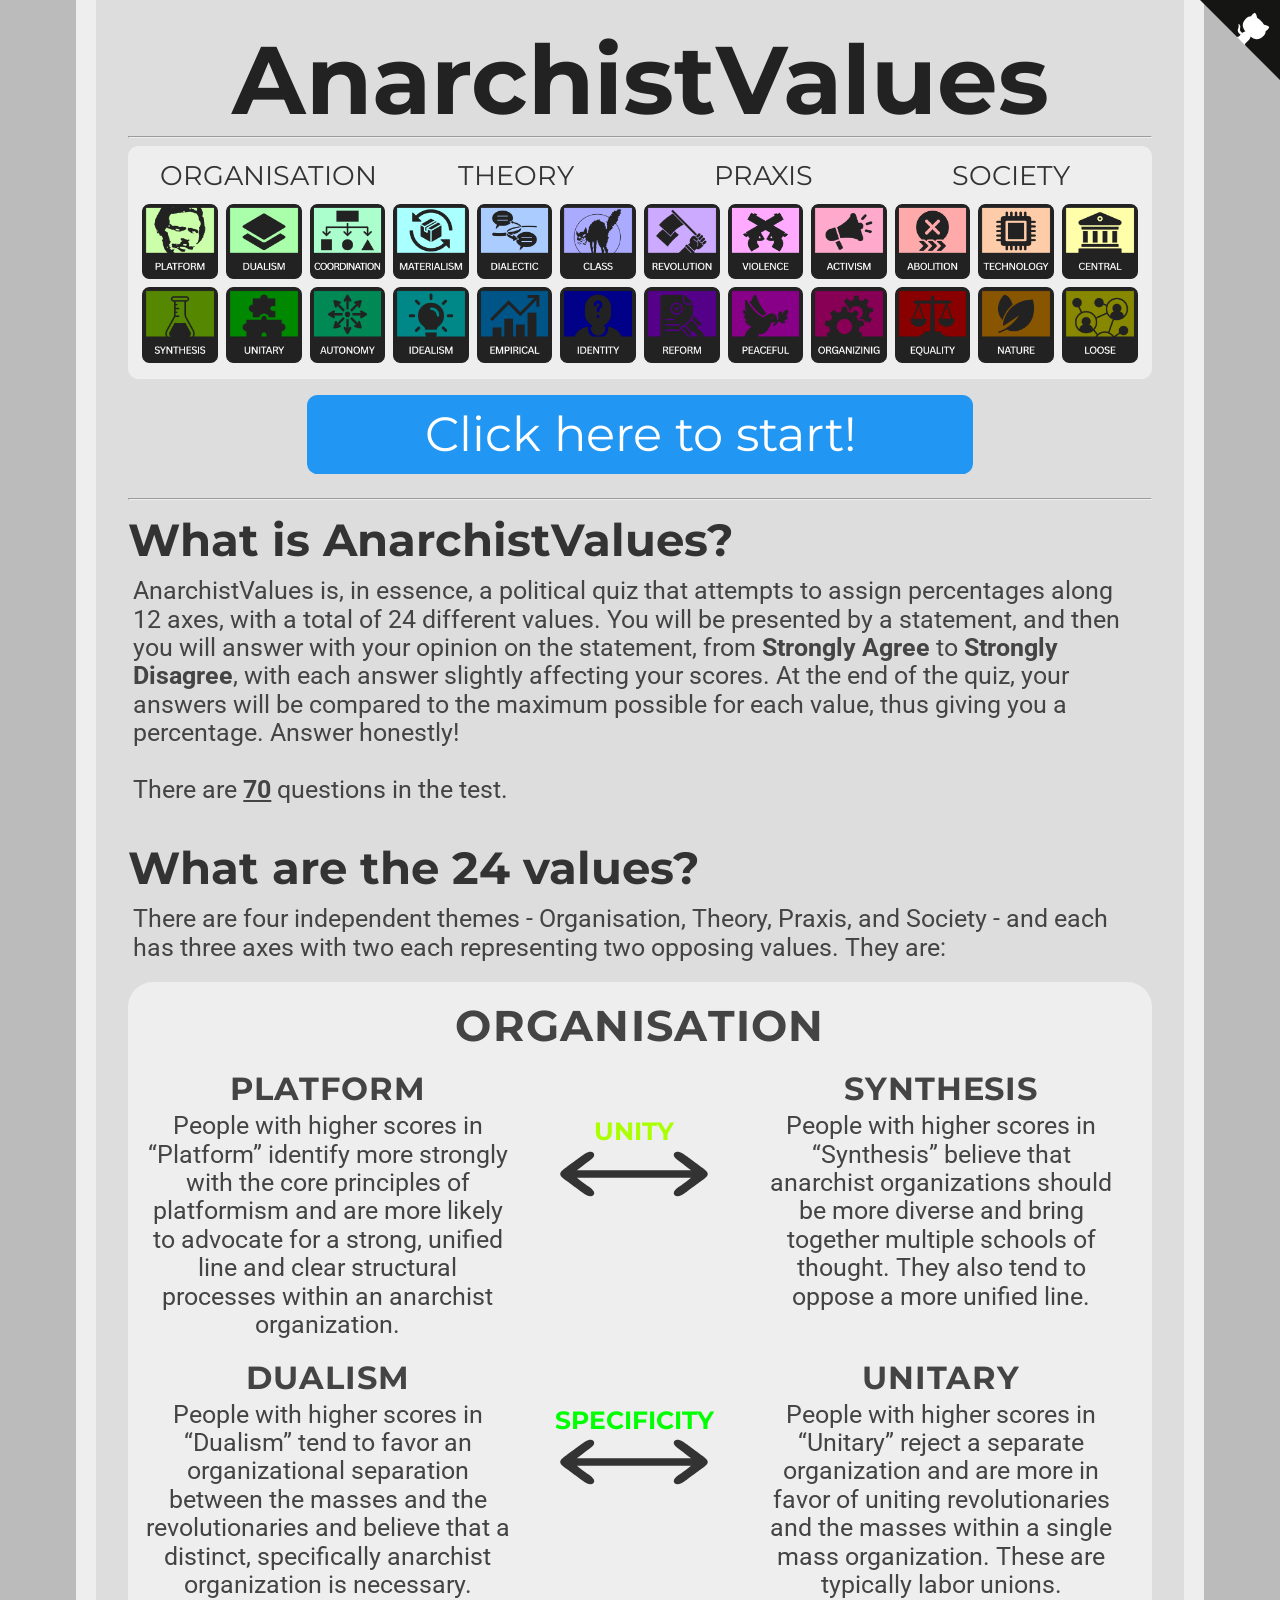
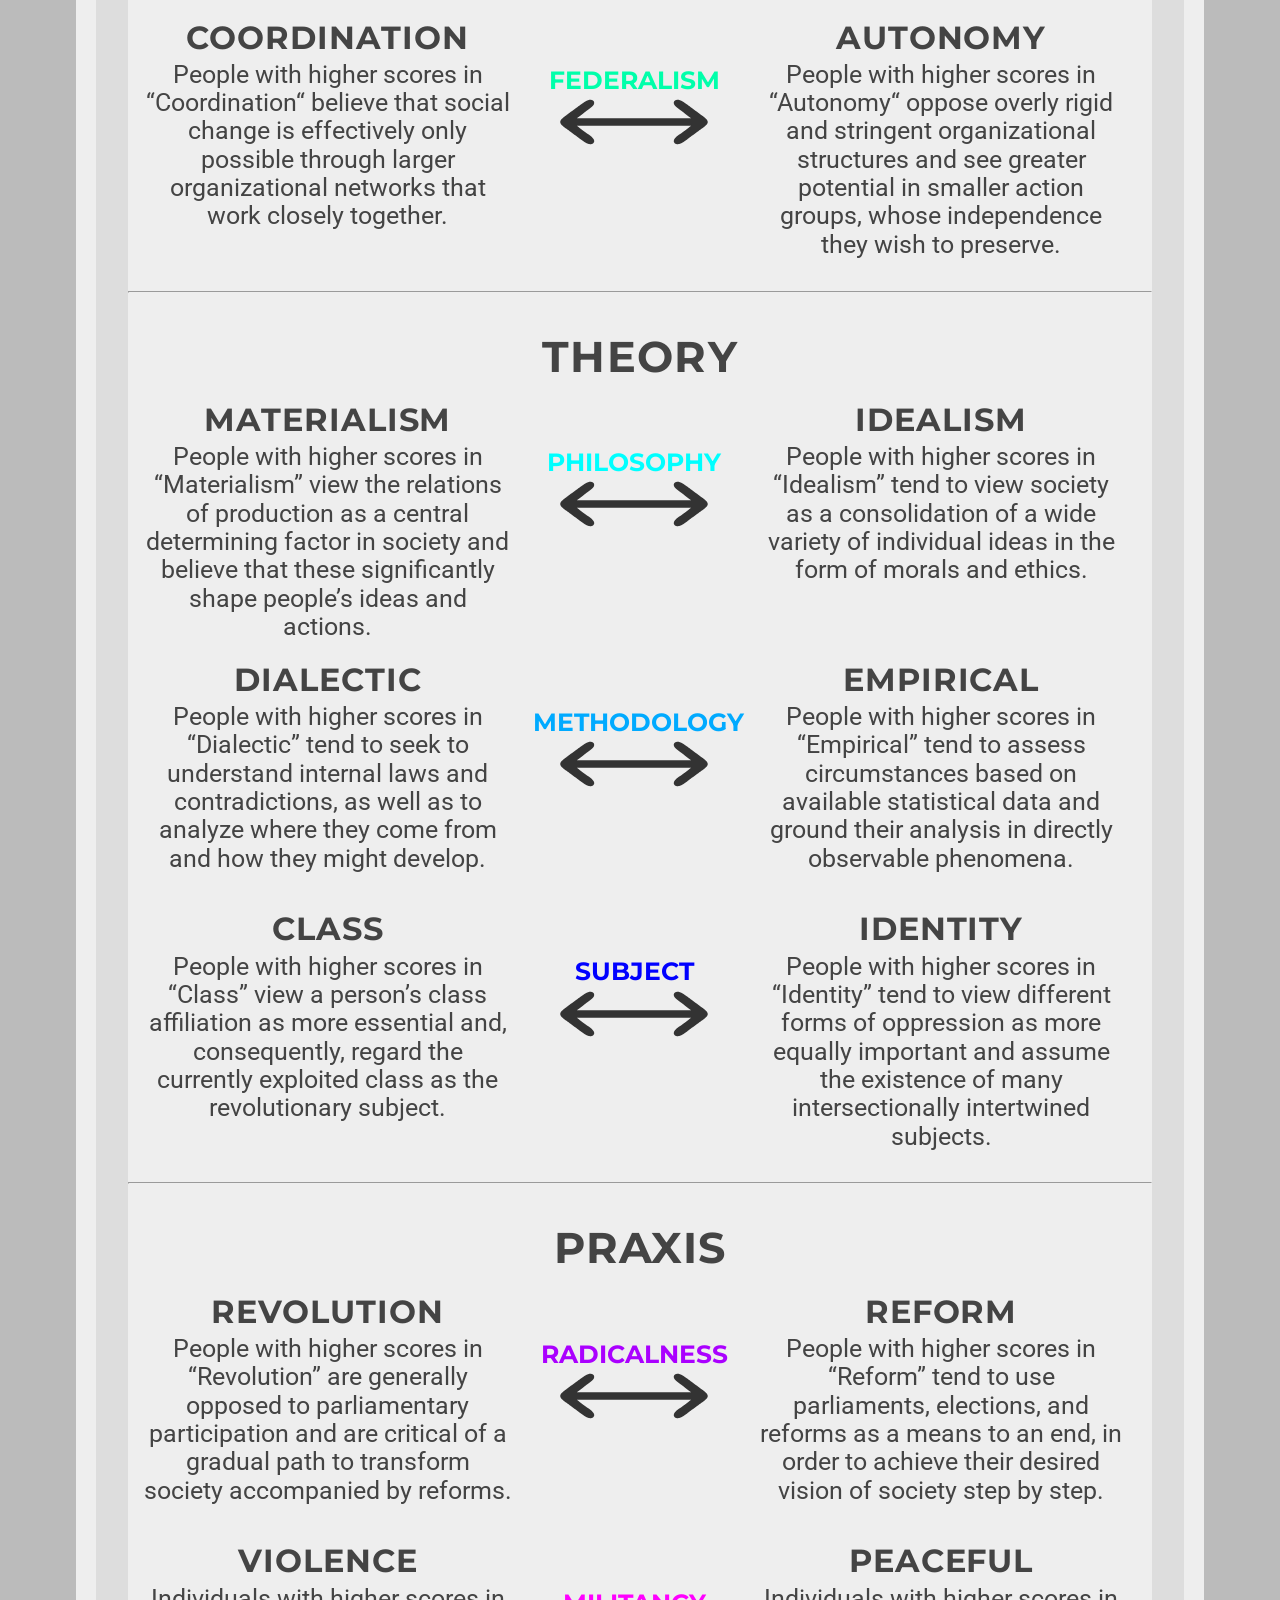
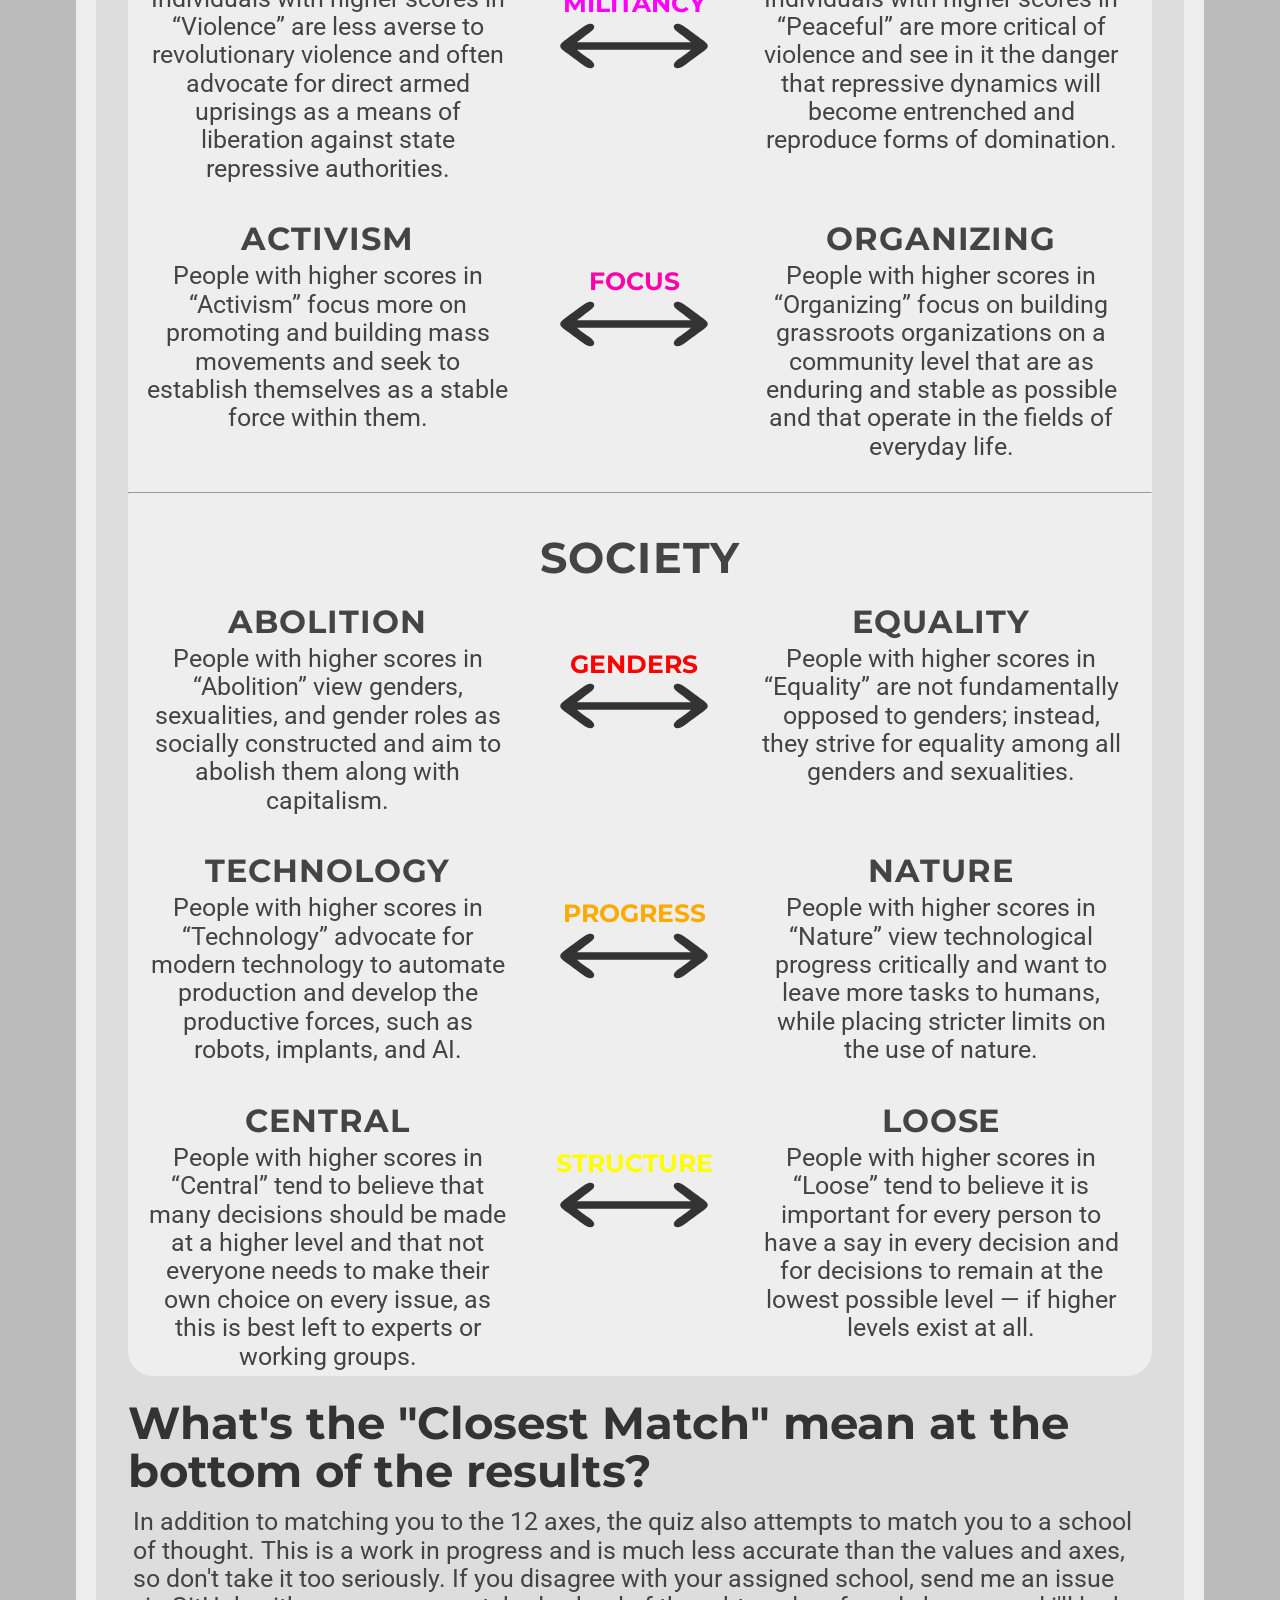
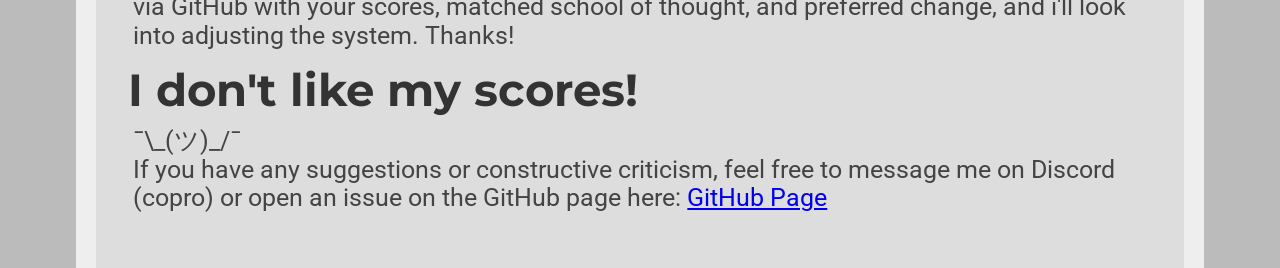
==== commit dee03fb9: "changed "Campaigns" to "Activism"" ====
--- a/index.html
+++ b/index.html
@@ -1,4 +1,5 @@
 <!doctype html>
+<!-- SPDX-License-Identifier: GPL-3.0-or-later -->
 <html lang="en">
   <head>
     <title>AnarchistValues</title>
@@ -6,6 +7,8 @@
     <link href="assets/style.css" rel="stylesheet" type="text/css" />
     <link rel="icon" type="x-icon" href="assets/icon.png" />
     <meta charset="utf-8" />
+    <script defer src="data/questions.js"></script>
+    <script defer src="assets/js/index.js"></script>
   </head>
 
   <body>
@@ -38,7 +41,7 @@
       <a href="#theory"><img src="assets/values/Theory-Subject-Class.png" class="quadcolumn" /></a>
       <a href="#praxis"><img src="assets/values/Praxis-Radicalness-Revolution.png" class="quadcolumn" /></a>
       <a href="#praxis"><img src="assets/values/Praxis-Militancy-Violence.png" class="quadcolumn" /></a>
-      <a href="#praxis"><img src="assets/values/Praxis-Focus-Campaigns.png" class="quadcolumn" /></a>
+      <a href="#praxis"><img src="assets/values/Praxis-Focus-Activism.png" class="quadcolumn" /></a>
       <a href="#society"><img src="assets/values/Society-Genders-Abolition.png" class="quadcolumn" /></a>
       <a href="#society"><img src="assets/values/Society-Progress-Technology.png" class="quadcolumn" /></a>
       <a href="#society"><img src="assets/values/Society-Structure-Central.png" class="quadcolumn" /></a>
@@ -90,7 +93,7 @@
         </div>
         <div class="explanation_axis">
           <p class="axis_name"><strong style="color: #aaff00">UNITY</strong></p>
-          <img class="arrow" src="assets/double_arrow.svg" />
+          <img class="arrow" src="assets/double-arrow.svg" />
         </div>
         <div class="explanation_blurb_right">
           <p class="value"><strong>SYNTHESIS</strong></p>
@@ -110,7 +113,7 @@
         </div>
         <div class="explanation_axis">
           <p class="axis_name"><strong style="color: #00ff00">SPECIFICITY</strong></p>
-          <img class="arrow" src="assets/double_arrow.svg" />
+          <img class="arrow" src="assets/double-arrow.svg" />
         </div>
         <div class="explanation_blurb_right">
           <p class="value"><strong>UNITARY</strong></p>
@@ -131,7 +134,7 @@
         </div>
         <div class="explanation_axis">
           <p class="axis_name"><strong style="color: #00ffaa">FEDERALISM</strong></p>
-          <img class="arrow" src="assets/double_arrow.svg" />
+          <img class="arrow" src="assets/double-arrow.svg" />
         </div>
         <div class="explanation_blurb_right">
           <p class="value"><strong>AUTONOMY</strong></p>
@@ -154,7 +157,7 @@
         </div>
         <div class="explanation_axis">
           <p class="axis_name"><strong style="color: #00ffff">PHILOSOPHY</strong></p>
-          <img class="arrow" src="assets/double_arrow.svg" />
+          <img class="arrow" src="assets/double-arrow.svg" />
         </div>
         <div class="explanation_blurb_right">
           <p class="value"><strong>IDEALISM</strong></p>
@@ -176,7 +179,7 @@
         </div>
         <div class="explanation_axis">
           <p class="axis_name"><strong style="color: #00aaff">METHODOLOGY</strong></p>
-          <img class="arrow" src="assets/double_arrow.svg" />
+          <img class="arrow" src="assets/double-arrow.svg" />
         </div>
         <div class="explanation_blurb_right">
           <p class="value"><strong>EMPIRICAL</strong></p>
@@ -198,7 +201,7 @@
         </div>
         <div class="explanation_axis">
           <p class="axis_name"><strong style="color: #0000ff">SUBJECT</strong></p>
-          <img class="arrow" src="assets/double_arrow.svg" />
+          <img class="arrow" src="assets/double-arrow.svg" />
         </div>
         <div class="explanation_blurb_right">
           <p class="value"><strong>IDENTITY</strong></p>
@@ -222,7 +225,7 @@
         </div>
         <div class="explanation_axis">
           <p class="axis_name"><strong style="color: #aa00ff">RADICALNESS</strong></p>
-          <img class="arrow" src="assets/double_arrow.svg" />
+          <img class="arrow" src="assets/double-arrow.svg" />
         </div>
         <div class="explanation_blurb_right">
           <p class="value"><strong>REFORM</strong></p>
@@ -244,7 +247,7 @@
         </div>
         <div class="explanation_axis">
           <p class="axis_name"><strong style="color: #ff00ff">MILITANCY</strong></p>
-          <img class="arrow" src="assets/double_arrow.svg" />
+          <img class="arrow" src="assets/double-arrow.svg" />
         </div>
         <div class="explanation_blurb_right">
           <p class="value"><strong>PEACEFUL</strong></p>
@@ -257,15 +260,15 @@
       </div>
       <div class="spacer">
         <div class="explanation_blurb_left">
-          <p class="value"><strong>CAMPAIGNS</strong></p>
-          <p class="blurb-text">
-            People with higher scores in “Campaigns” focus more on mass movements that form spontaneously around current
-            issues and seek to establish themselves as a stable force within them.
+          <p class="value"><strong>ACTIVISM</strong></p>
+          <p class="blurb-text">
+            People with higher scores in “Activism” focus more on promoting and building mass movements and seek to
+            establish themselves as a stable force within them.
           </p>
         </div>
         <div class="explanation_axis">
           <p class="axis_name"><strong style="color: #ff00aa">FOCUS</strong></p>
-          <img class="arrow" src="assets/double_arrow.svg" />
+          <img class="arrow" src="assets/double-arrow.svg" />
         </div>
         <div class="explanation_blurb_right">
           <p class="value"><strong>ORGANIZING</strong></p>
@@ -289,7 +292,7 @@
         </div>
         <div class="explanation_axis">
           <p class="axis_name"><strong style="color: #ff0000">GENDERS</strong></p>
-          <img class="arrow" src="assets/double_arrow.svg" />
+          <img class="arrow" src="assets/double-arrow.svg" />
         </div>
         <div class="explanation_blurb_right">
           <p class="value"><strong>EQUALITY</strong></p>
@@ -311,7 +314,7 @@
         </div>
         <div class="explanation_axis">
           <p class="axis_name"><strong style="color: #ffaa00">PROGRESS</strong></p>
-          <img class="arrow" src="assets/double_arrow.svg" />
+          <img class="arrow" src="assets/double-arrow.svg" />
         </div>
         <div class="explanation_blurb_right">
           <p class="value"><strong>NATURE</strong></p>
@@ -333,7 +336,7 @@
         </div>
         <div class="explanation_axis">
           <p class="axis_name"><strong style="color: #ffff00">STRUCTURE</strong></p>
-          <img class="arrow" src="assets/double_arrow.svg" />
+          <img class="arrow" src="assets/double-arrow.svg" />
         </div>
         <div class="explanation_blurb_right">
           <p class="value"><strong>LOOSE</strong></p>
@@ -360,11 +363,5 @@
       on the GitHub page here: <a href="https://github.com/COPRO6168/AnarchistValues.github.io">GitHub Page</a>
     </p>
     <br />
-
-    <!-- This is the script for the page itself -->
-    <script type="application/javascript" src="data/questions.js"></script>
-    <script type="text/javascript">
-      document.getElementById("numOfQuestions").innerHTML = questions.length;
-    </script>
   </body>
 </html>
--- a/assets/style.css
+++ b/assets/style.css
@@ -1,3 +1,5 @@
+/* SPDX-License-Identifier: GPL-3.0-or-later */
+
 html {
     background-color: #bbbbbb;
     padding: 0px;
@@ -264,6 +266,42 @@
     text-align: left;
     border-right-style: solid;
 }
+div.platform, div.dualism, div.coordination, div.materialism, div.dialectic,
+div.class, div.revolution, div.violence, div.campaign, div.abolition,
+div.technology, div.central {
+    text-align: left;
+    border-right-style: solid;
+}
+div.synthesis, div.unitary, div.autonomy, div.idealism, div.empirical,
+div.identity, div.reform, div.peaceful, div.organizing, div.equality,
+div.nature, div.loose {
+    text-align: right;
+    border-left-style: solid;
+}
+div.platform { background-color: #CCFFAA; }
+div.synthesis { background-color: #558800; }
+div.dualism { background-color: #AAFFAA; }
+div.unitary { background-color: #008800; }
+div.coordination { background-color: #AAFFCC; }
+div.autonomy { background-color: #008855; }
+div.materialism { background-color: #AAFFFF; }
+div.idealism { background-color: #008888; }
+div.dialectic { background-color: #AACCFF; }
+div.empirical { background-color: #005588; }
+div.class { background-color: #AAAAFF; }
+div.identity { background-color: #000088; }
+div.revolution { background-color: #CCAAFF; }
+div.reform { background-color: #550088; }
+div.violence { background-color: #FFAAFF; }
+div.peaceful { background-color: #880088; }
+div.campaigns { background-color: #FFAACC; }
+div.organizing { background-color: #880055; }
+div.abolition { background-color: #FFAAAA; }
+div.equality { background-color: #880000; }
+div.technology { background-color: #FFCCAA; }
+div.nature { background-color: #885500; }
+div.central { background-color: #FFFFAA; }
+div.loose { background-color: #888800; }
 span.weight-300 {
     font-weight: 300;
 }
